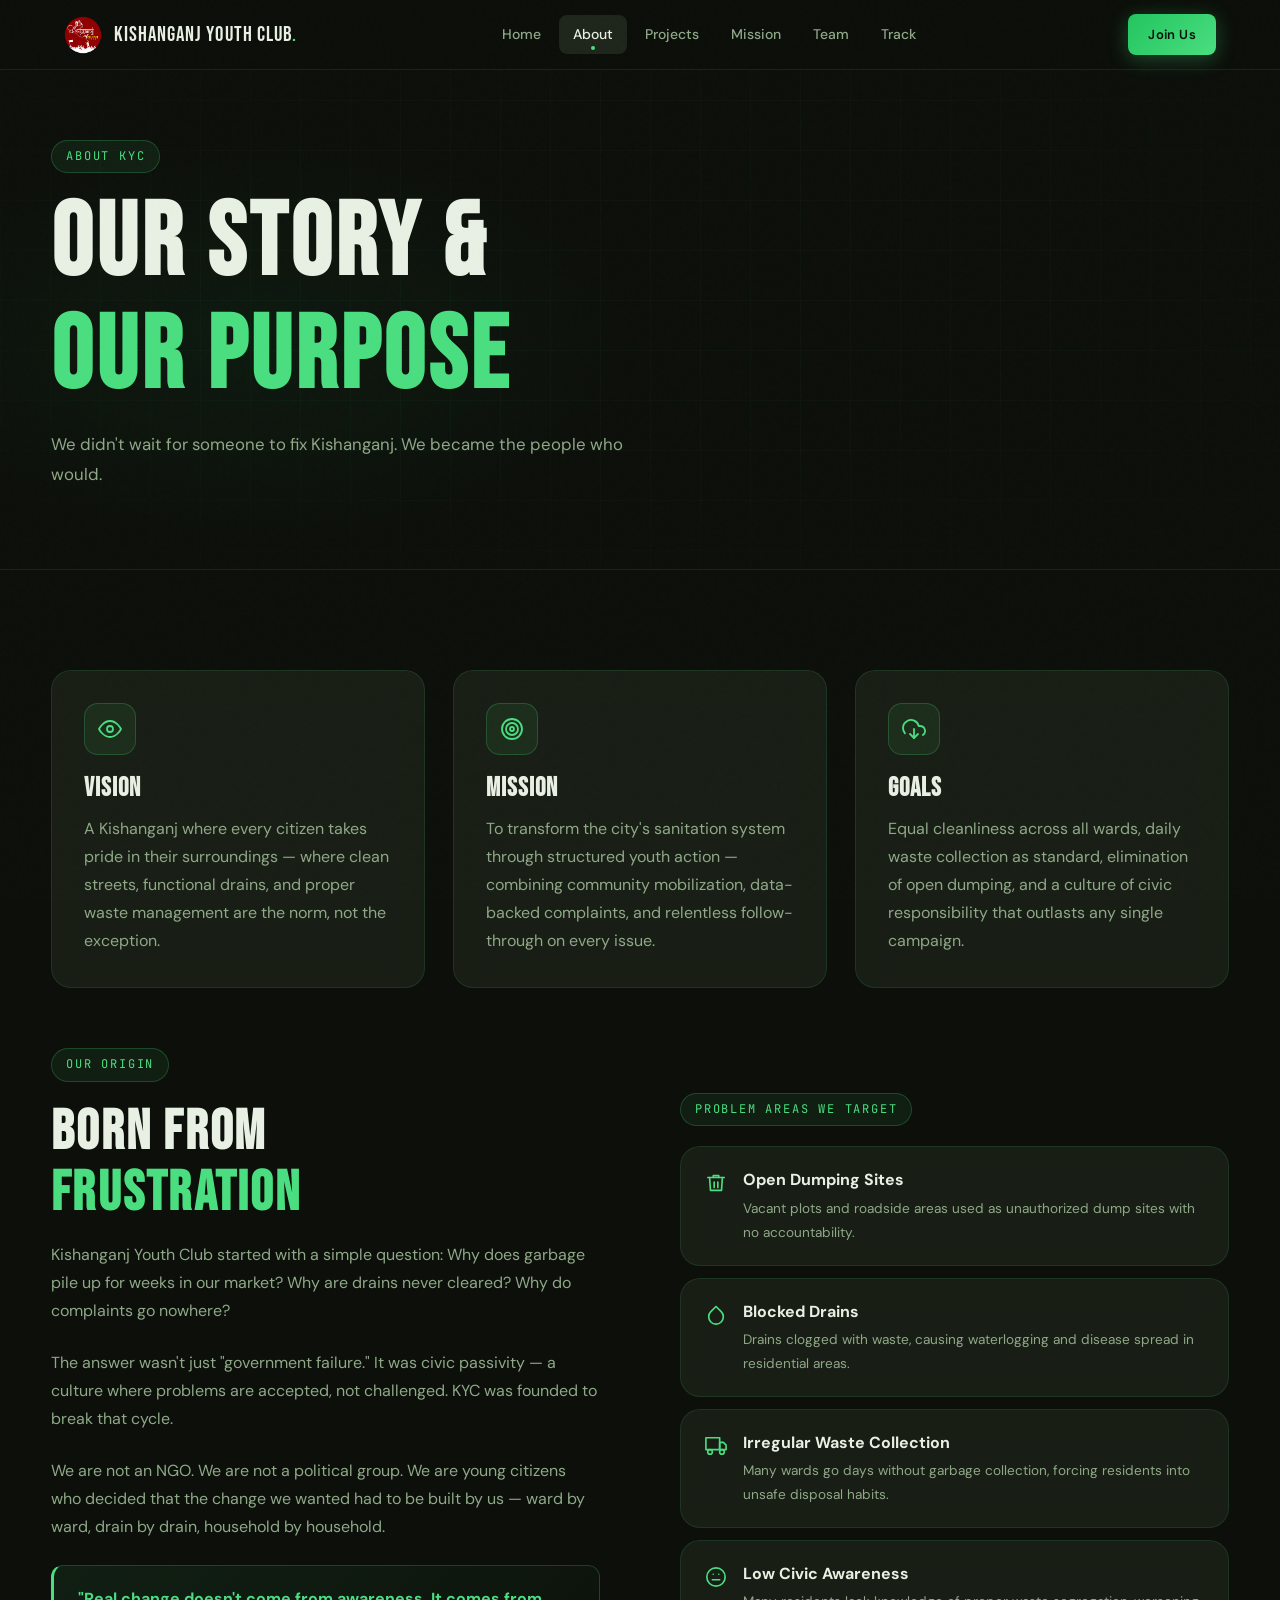
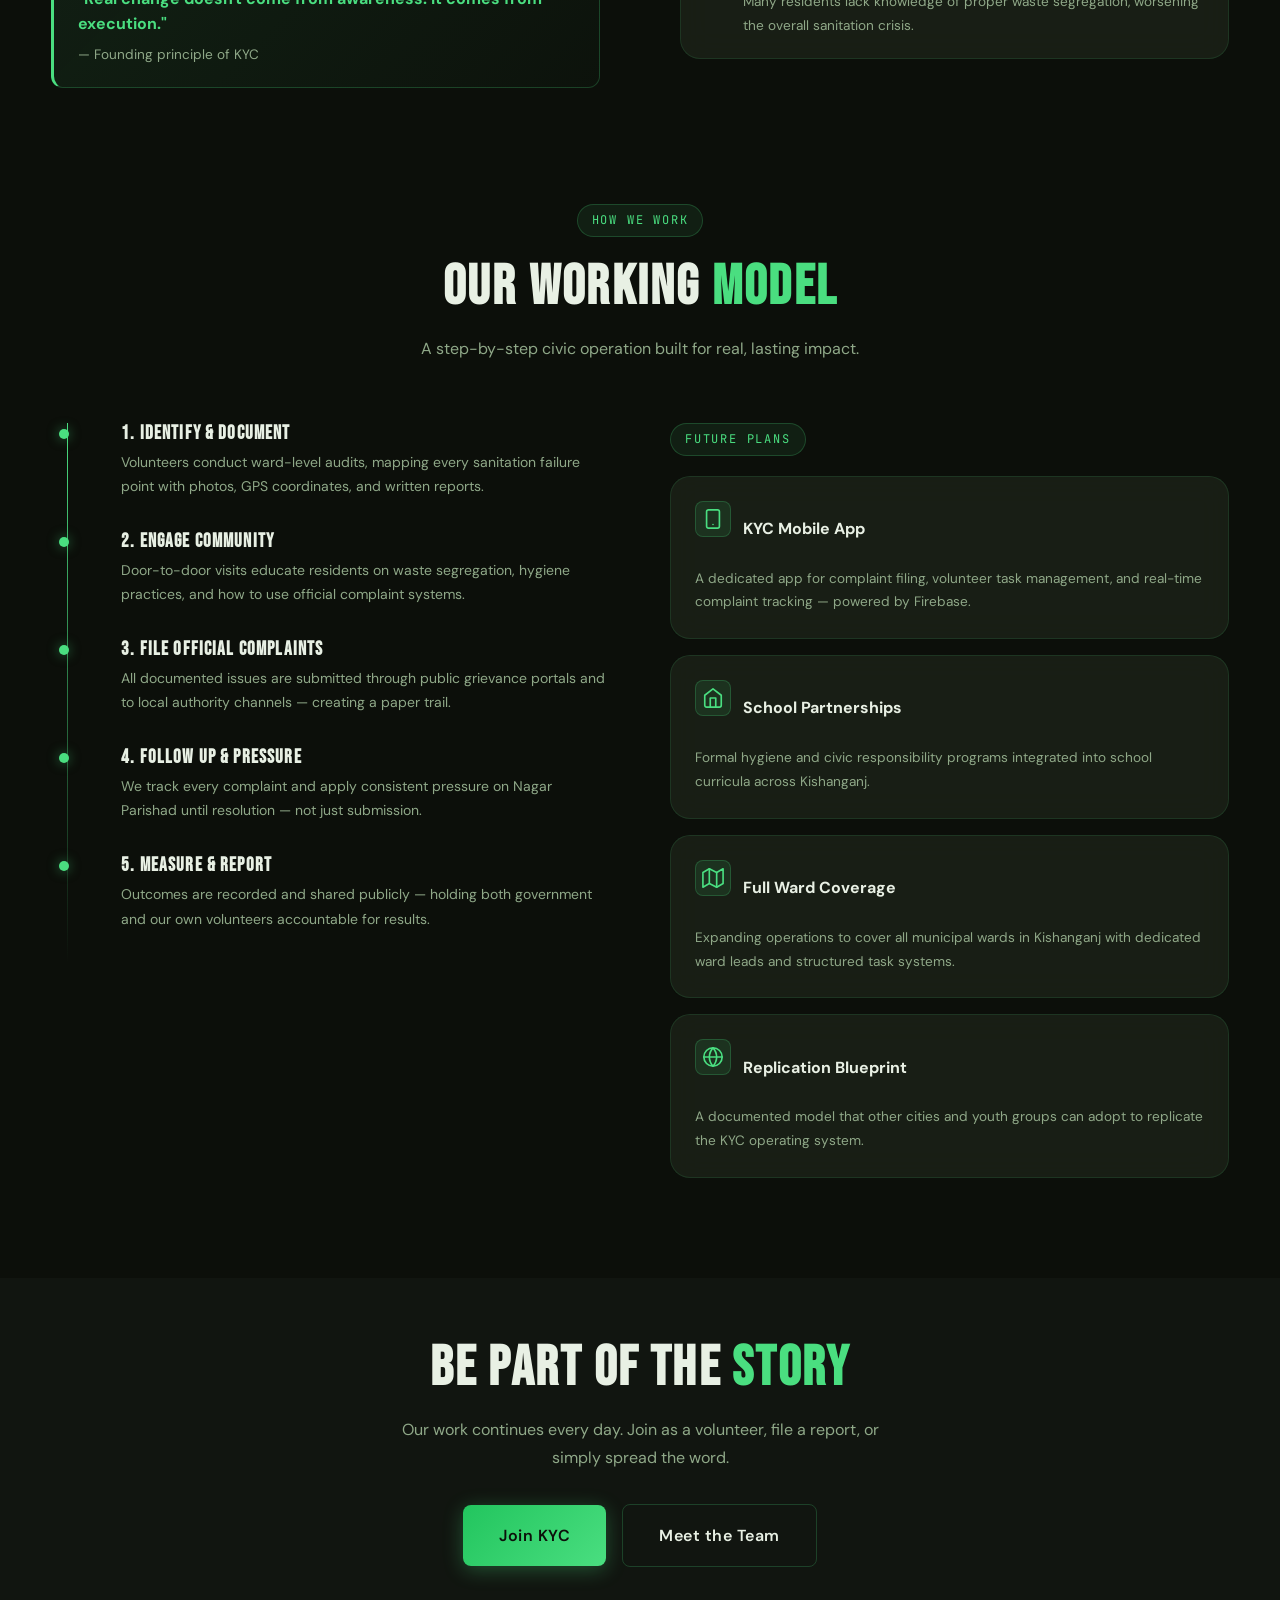
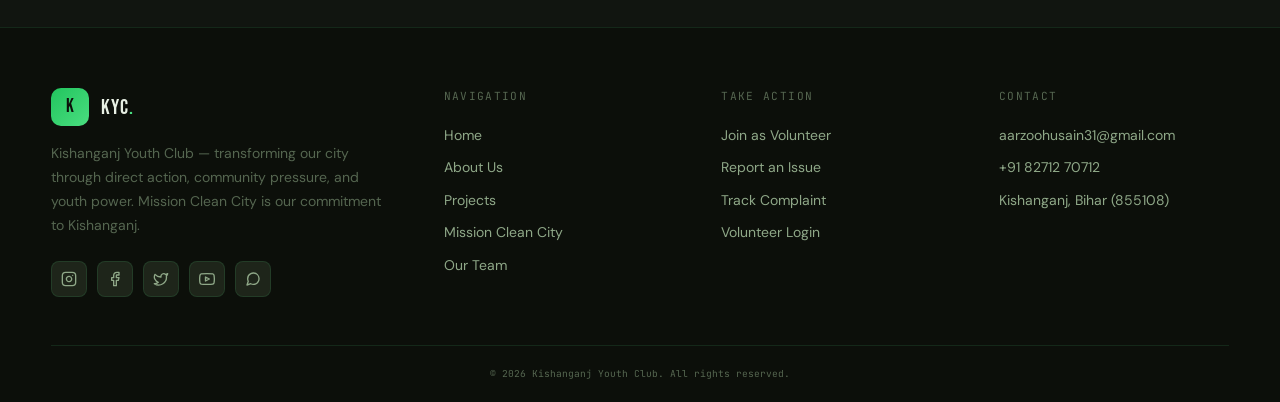
==== about.html @ cb2f7c51 "first commit" ====
<!DOCTYPE html>
<html lang="en">
<head>
  <meta charset="UTF-8" />
  <meta name="viewport" content="width=device-width, initial-scale=1.0" />
  <meta name="description" content="About Kishanganj Youth Club — Our vision, mission, working model, and future plans." />
  <title>About — Kishanganj Youth Club</title>
  <link rel="stylesheet" href="style.css" />
</head>
<body>

  <nav class="navbar" id="navbar">
    <a href="index.html" class="nav-logo">
      <img src="assets/logo.png" alt="KYC Logo" class="nav-logo-img">
      <span class="nav-logo-text">KISHANGANJ YOUTH CLUB<span>.</span></span>
    </a>
    <div class="nav-links">
      <a href="index.html"    class="nav-link">Home</a>
      <a href="about.html"    class="nav-link">About</a>
      <a href="projects.html" class="nav-link">Projects</a>
      <a href="mission.html"  class="nav-link">Mission</a>
      <a href="team.html"     class="nav-link">Team</a>
      <a href="track.html"    class="nav-link">Track</a>
    </div>
    <div class="flex gap-8">
      <a href="join.html" class="btn btn-primary btn-sm nav-cta">Join Us</a>
    </div>
    <button class="hamburger" id="hamburger"><span></span><span></span><span></span></button>
  </nav>
  <div class="mobile-menu" id="mobileMenu">
    <a href="index.html"    class="nav-link">Home</a>
    <a href="about.html"    class="nav-link">About</a>
    <a href="projects.html" class="nav-link">Projects</a>
    <a href="mission.html"  class="nav-link">Mission</a>
    <a href="team.html"     class="nav-link">Team</a>
    <a href="track.html"    class="nav-link">Track Status</a>
    <a href="join.html"     class="nav-link">Join Us</a>
  
  </div>

  <!-- PAGE HERO -->
  <section class="page-hero">
    <div class="hero-grid"></div>
    <div class="container" style="position:relative;z-index:2">
      <div class="page-hero-tag section-tag fade-in">About KYC</div>
      <h1 class="page-hero-title fade-in">Our Story &<br><span>Our Purpose</span></h1>
      <p class="page-hero-sub fade-in">We didn't wait for someone to fix Kishanganj. We became the people who would.</p>
    </div>
  </section>

  <!-- VISION / MISSION / GOALS -->
  <section class="section">
    <div class="container">
      <div class="grid-3 mb-60">
        <div class="card fade-in">
          <div class="feat-icon"><svg viewBox="0 0 24 24" width="22" height="22" fill="none" stroke="var(--green)" stroke-width="1.8" stroke-linecap="round" stroke-linejoin="round"><path d="M1 12s4-8 11-8 11 8 11 8-4 8-11 8-11-8-11-8z"/><circle cx="12" cy="12" r="3"/></svg></div>
          <h3 style="font-size:1.6rem;margin-bottom:12px">Vision</h3>
          <p>A Kishanganj where every citizen takes pride in their surroundings — where clean streets, functional drains, and proper waste management are the norm, not the exception.</p>
        </div>
        <div class="card fade-in fade-in-delay-1">
          <div class="feat-icon"><svg viewBox="0 0 24 24" width="22" height="22" fill="none" stroke="var(--green)" stroke-width="1.8" stroke-linecap="round" stroke-linejoin="round"><circle cx="12" cy="12" r="10"/><circle cx="12" cy="12" r="6"/><circle cx="12" cy="12" r="2"/></svg></div>
          <h3 style="font-size:1.6rem;margin-bottom:12px">Mission</h3>
          <p>To transform the city's sanitation system through structured youth action — combining community mobilization, data-backed complaints, and relentless follow-through on every issue.</p>
        </div>
        <div class="card fade-in fade-in-delay-2">
          <div class="feat-icon"><svg viewBox="0 0 24 24" width="22" height="22" fill="none" stroke="var(--green)" stroke-width="1.8" stroke-linecap="round" stroke-linejoin="round"><polyline points="8 17 12 21 16 17"/><line x1="12" y1="12" x2="12" y2="21"/><path d="M20.88 18.09A5 5 0 0 0 18 9h-1.26A8 8 0 1 0 3 16.29"/></svg></div>
          <h3 style="font-size:1.6rem;margin-bottom:12px">Goals</h3>
          <p>Equal cleanliness across all wards, daily waste collection as standard, elimination of open dumping, and a culture of civic responsibility that outlasts any single campaign.</p>
        </div>
      </div>

      <!-- ORIGIN STORY -->
      <div class="grid-2" style="gap:80px;align-items:center;margin-bottom:100px">
        <div>
          <div class="section-tag fade-in">Our Origin</div>
          <h2 class="section-heading fade-in">Born From<br><span>Frustration</span></h2>
          <p class="fade-in mb-24">
            Kishanganj Youth Club started with a simple question: Why does garbage pile up for weeks in our market? Why are drains never cleared? Why do complaints go nowhere?
          </p>
          <p class="fade-in mb-24">
            The answer wasn't just "government failure." It was civic passivity — a culture where problems are accepted, not challenged. KYC was founded to break that cycle.
          </p>
          <p class="fade-in mb-24">
            We are not an NGO. We are not a political group. We are young citizens who decided that the change we wanted had to be built by us — ward by ward, drain by drain, household by household.
          </p>
          <div class="highlight-box fade-in">
            <strong style="color:var(--green)">"Real change doesn't come from awareness. It comes from execution."</strong>
            <p style="margin-top:6px;font-size:0.85rem">— Founding principle of KYC</p>
          </div>
        </div>
        <div>
          <!-- Problem Cards -->
          <div class="section-tag fade-in mb-16">Problem Areas We Target</div>
          <div style="display:flex;flex-direction:column;gap:12px">
            <div class="card fade-in" style="padding:20px 24px;display:flex;gap:16px;align-items:flex-start">
              <span style="font-size:1.5rem"><svg viewBox="0 0 24 24" width="22" height="22" fill="none" stroke="var(--green)" stroke-width="1.8" stroke-linecap="round" stroke-linejoin="round"><polyline points="3 6 5 6 21 6"/><path d="M19 6l-1 14H6L5 6"/><path d="M10 11v6"/><path d="M14 11v6"/><path d="M9 6V4h6v2"/></svg></span>
              <div><strong style="color:var(--text)">Open Dumping Sites</strong><p style="font-size:0.85rem;margin-top:4px">Vacant plots and roadside areas used as unauthorized dump sites with no accountability.</p></div>
            </div>
            <div class="card fade-in fade-in-delay-1" style="padding:20px 24px;display:flex;gap:16px;align-items:flex-start">
              <span style="font-size:1.5rem"><svg viewBox="0 0 24 24" width="22" height="22" fill="none" stroke="var(--green)" stroke-width="1.8" stroke-linecap="round" stroke-linejoin="round"><path d="M12 2.69l5.66 5.66a8 8 0 1 1-11.31 0z"/></svg></span>
              <div><strong style="color:var(--text)">Blocked Drains</strong><p style="font-size:0.85rem;margin-top:4px">Drains clogged with waste, causing waterlogging and disease spread in residential areas.</p></div>
            </div>
            <div class="card fade-in fade-in-delay-2" style="padding:20px 24px;display:flex;gap:16px;align-items:flex-start">
              <span style="font-size:1.5rem"><svg viewBox="0 0 24 24" width="22" height="22" fill="none" stroke="var(--green)" stroke-width="1.8" stroke-linecap="round" stroke-linejoin="round"><rect x="1" y="3" width="15" height="13"/><polygon points="16 8 20 8 23 11 23 16 16 16 16 8"/><circle cx="5.5" cy="18.5" r="2.5"/><circle cx="18.5" cy="18.5" r="2.5"/></svg></span>
              <div><strong style="color:var(--text)">Irregular Waste Collection</strong><p style="font-size:0.85rem;margin-top:4px">Many wards go days without garbage collection, forcing residents into unsafe disposal habits.</p></div>
            </div>
            <div class="card fade-in fade-in-delay-3" style="padding:20px 24px;display:flex;gap:16px;align-items:flex-start">
              <span style="font-size:1.5rem"><svg viewBox="0 0 24 24" width="22" height="22" fill="none" stroke="var(--green)" stroke-width="1.8" stroke-linecap="round" stroke-linejoin="round"><circle cx="12" cy="12" r="10"/><line x1="8" y1="15" x2="16" y2="15"/><line x1="9" y1="9" x2="9.01" y2="9"/><line x1="15" y1="9" x2="15.01" y2="9"/></svg></span>
              <div><strong style="color:var(--text)">Low Civic Awareness</strong><p style="font-size:0.85rem;margin-top:4px">Many residents lack knowledge of proper waste segregation, worsening the overall sanitation crisis.</p></div>
            </div>
          </div>
        </div>
      </div>

      <!-- WORKING MODEL -->
      <div class="text-center mb-60">
        <div class="section-tag fade-in">How We Work</div>
        <h2 class="section-heading fade-in">Our Working <span>Model</span></h2>
        <p class="section-sub fade-in">A step-by-step civic operation built for real, lasting impact.</p>
      </div>

      <div class="grid-2" style="gap:60px;align-items:start">
        <div class="working-model">
          <div class="model-step fade-in">
            <h4>1. Identify & Document</h4>
            <p>Volunteers conduct ward-level audits, mapping every sanitation failure point with photos, GPS coordinates, and written reports.</p>
          </div>
          <div class="model-step fade-in">
            <h4>2. Engage Community</h4>
            <p>Door-to-door visits educate residents on waste segregation, hygiene practices, and how to use official complaint systems.</p>
          </div>
          <div class="model-step fade-in">
            <h4>3. File Official Complaints</h4>
            <p>All documented issues are submitted through public grievance portals and to local authority channels — creating a paper trail.</p>
          </div>
          <div class="model-step fade-in">
            <h4>4. Follow Up & Pressure</h4>
            <p>We track every complaint and apply consistent pressure on Nagar Parishad until resolution — not just submission.</p>
          </div>
          <div class="model-step fade-in">
            <h4>5. Measure & Report</h4>
            <p>Outcomes are recorded and shared publicly — holding both government and our own volunteers accountable for results.</p>
          </div>
        </div>
        <!-- Future Plans -->
        <div>
          <div class="section-tag fade-in mb-24">Future Plans</div>
          <div style="display:flex;flex-direction:column;gap:16px">
            <div class="card fade-in" style="padding:24px">
              <div style="display:flex;align-items:center;gap:12px;margin-bottom:10px">
                <div class="card-icon" style="width:36px;height:36px;font-size:1rem;border-radius:8px"><svg viewBox="0 0 24 24" width="22" height="22" fill="none" stroke="var(--green)" stroke-width="1.8" stroke-linecap="round" stroke-linejoin="round"><rect x="5" y="2" width="14" height="20" rx="2"/><line x1="12" y1="18" x2="12.01" y2="18"/></svg></div>
                <strong style="color:var(--text)">KYC Mobile App</strong>
              </div>
              <p style="font-size:0.85rem">A dedicated app for complaint filing, volunteer task management, and real-time complaint tracking — powered by Firebase.</p>
            </div>
            <div class="card fade-in fade-in-delay-1" style="padding:24px">
              <div style="display:flex;align-items:center;gap:12px;margin-bottom:10px">
                <div class="card-icon" style="width:36px;height:36px;font-size:1rem;border-radius:8px"><svg viewBox="0 0 24 24" width="22" height="22" fill="none" stroke="var(--green)" stroke-width="1.8" stroke-linecap="round" stroke-linejoin="round"><path d="M3 9l9-7 9 7v11a2 2 0 0 1-2 2H5a2 2 0 0 1-2-2z"/><polyline points="9 22 9 12 15 12 15 22"/></svg></div>
                <strong style="color:var(--text)">School Partnerships</strong>
              </div>
              <p style="font-size:0.85rem">Formal hygiene and civic responsibility programs integrated into school curricula across Kishanganj.</p>
            </div>
            <div class="card fade-in fade-in-delay-2" style="padding:24px">
              <div style="display:flex;align-items:center;gap:12px;margin-bottom:10px">
                <div class="card-icon" style="width:36px;height:36px;font-size:1rem;border-radius:8px"><svg viewBox="0 0 24 24" width="22" height="22" fill="none" stroke="var(--green)" stroke-width="1.8" stroke-linecap="round" stroke-linejoin="round"><polygon points="1 6 1 22 8 18 16 22 23 18 23 2 16 6 8 2 1 6"/><line x1="8" y1="2" x2="8" y2="18"/><line x1="16" y1="6" x2="16" y2="22"/></svg></div>
                <strong style="color:var(--text)">Full Ward Coverage</strong>
              </div>
              <p style="font-size:0.85rem">Expanding operations to cover all municipal wards in Kishanganj with dedicated ward leads and structured task systems.</p>
            </div>
            <div class="card fade-in fade-in-delay-3" style="padding:24px">
              <div style="display:flex;align-items:center;gap:12px;margin-bottom:10px">
                <div class="card-icon" style="width:36px;height:36px;font-size:1rem;border-radius:8px"><svg viewBox="0 0 24 24" width="22" height="22" fill="none" stroke="var(--green)" stroke-width="1.8" stroke-linecap="round" stroke-linejoin="round"><circle cx="12" cy="12" r="10"/><line x1="2" y1="12" x2="22" y2="12"/><path d="M12 2a15.3 15.3 0 0 1 4 10 15.3 15.3 0 0 1-4 10 15.3 15.3 0 0 1-4-10 15.3 15.3 0 0 1 4-10z"/></svg></div>
                <strong style="color:var(--text)">Replication Blueprint</strong>
              </div>
              <p style="font-size:0.85rem">A documented model that other cities and youth groups can adopt to replicate the KYC operating system.</p>
            </div>
          </div>
        </div>
      </div>
    </div>
  </section>

  <!-- CTA -->
  <section class="section-sm" style="background:var(--bg-2)">
    <div class="container text-center">
      <h2 class="section-heading fade-in">Be Part of the <span>Story</span></h2>
      <p class="fade-in" style="max-width:480px;margin:0 auto 32px">Our work continues every day. Join as a volunteer, file a report, or simply spread the word.</p>
      <div class="flex-center gap-16 flex-wrap fade-in">
        <a href="join.html" class="btn btn-primary btn-lg">Join KYC</a>
        <a href="team.html" class="btn btn-outline btn-lg">Meet the Team</a>
      </div>
    </div>
  </section>

  <!-- ─────────────────────────── FOOTER ──────────────────────── -->
<footer class="footer">
  <div class="container">
    <div class="footer-grid">

      <div>
        <div class="nav-logo" style="margin-bottom:16px">
          <div class="nav-logo-mark">K</div>
          <span class="nav-logo-text">KYC<span>.</span></span>
        </div>
        <p class="footer-brand-desc">Kishanganj Youth Club — transforming our city through direct action, community pressure, and youth power. Mission Clean City is our commitment to Kishanganj.</p>
        <div class="social-links">
          <a href="#" class="social-link" title="Instagram">
            <svg viewBox="0 0 24 24"><rect x="2" y="2" width="20" height="20" rx="5"/><path d="M16 11.37A4 4 0 1 1 12.63 8 4 4 0 0 1 16 11.37z"/><line x1="17.5" y1="6.5" x2="17.51" y2="6.5"/></svg>
          </a>
          <a href="#" class="social-link" title="Facebook">
            <svg viewBox="0 0 24 24"><path d="M18 2h-3a5 5 0 0 0-5 5v3H7v4h3v8h4v-8h3l1-4h-4V7a1 1 0 0 1 1-1h3z"/></svg>
          </a>
          <a href="#" class="social-link" title="Twitter / X">
            <svg viewBox="0 0 24 24"><path d="M22 4s-.7 2.1-2 3.4c1.6 10-9.4 17.3-18 11.6 2.2.1 4.4-.6 6-2C3 15.5.5 9.6 3 5c2.2 2.6 5.6 4.1 9 4-.9-4.2 4-6.6 7-3.8 1.1 0 3-1.2 3-1.2z"/></svg>
          </a>
          <a href="#" class="social-link" title="YouTube">
            <svg viewBox="0 0 24 24"><path d="M22.54 6.42a2.78 2.78 0 0 0-1.95-1.96C18.88 4 12 4 12 4s-6.88 0-8.59.46a2.78 2.78 0 0 0-1.95 1.96A29 29 0 0 0 1 12a29 29 0 0 0 .46 5.58A2.78 2.78 0 0 0 3.41 19.6C5.12 20 12 20 12 20s6.88 0 8.59-.46a2.78 2.78 0 0 0 1.95-1.96A29 29 0 0 0 23 12a29 29 0 0 0-.46-5.58z"/><polygon points="9.75 15.02 15.5 12 9.75 8.98 9.75 15.02"/></svg>
          </a>
          <a href="#" class="social-link" title="WhatsApp">
            <svg viewBox="0 0 24 24"><path d="M21 11.5a8.38 8.38 0 0 1-.9 3.8 8.5 8.5 0 0 1-7.6 4.7 8.38 8.38 0 0 1-3.8-.9L3 21l1.9-5.7a8.38 8.38 0 0 1-.9-3.8 8.5 8.5 0 0 1 4.7-7.6 8.38 8.38 0 0 1 3.8-.9h.5a8.48 8.48 0 0 1 8 8v.5z"/></svg>
          </a>
        </div>
      </div>

      <div>
        <div class="footer-heading">Navigation</div>
        <div class="footer-links">
          <a href="index.html"    class="footer-link">Home</a>
          <a href="about.html"    class="footer-link">About Us</a>
          <a href="projects.html" class="footer-link">Projects</a>
          <a href="mission.html"  class="footer-link">Mission Clean City</a>
          <a href="team.html"     class="footer-link">Our Team</a>
        </div>
      </div>

      <div>
        <div class="footer-heading">Take Action</div>
        <div class="footer-links">
          <a href="join.html"      class="footer-link">Join as Volunteer</a>
          <a href="mission.html"   class="footer-link">Report an Issue</a>
          <a href="track.html"     class="footer-link">Track Complaint</a>
          <a href="volunteer.html" class="footer-link">Volunteer Login</a>
        </div>
      </div>

      <div>
        <div class="footer-heading">Contact</div>
        <div class="footer-links">
          <a href="mailto:kyckishanganj@gmail.com" class="footer-link">aarzoohusain31@gmail.com</a>
          <a href="tel:+919876543210"              class="footer-link">+91 82712 70712</a>
          <span class="footer-link" style="cursor:default">Kishanganj, Bihar (855108)</span>
        </div>
      </div>

    </div>

    <div class="footer-bottom">
      <span>© 2026 Kishanganj Youth Club. All rights reserved.</span>
      
    </div>
  </div>
</footer>

<script src="script.js"></script>
</body>
</html>
---- style.css ----
/* ============================================================
   KISHANGANJ YOUTH CLUB — GLOBAL STYLESHEET
   Aesthetic: Civic-Tech / Bold Minimalism
   Fonts: Bebas Neue (display) + DM Sans (body)
   Theme: Deep forest green + warm amber accent on near-black
   ============================================================ */

@import url('https://fonts.googleapis.com/css2?family=Bebas+Neue&family=DM+Sans:ital,opsz,wght@0,9..40,300;0,9..40,400;0,9..40,500;0,9..40,600;0,9..40,700;1,9..40,400&family=JetBrains+Mono:wght@400;500&display=swap');

/* ── CSS Variables ─────────────────────────────────────────── */
:root {
  --bg:          #0c0f0a;
  --bg-2:        #111510;
  --bg-3:        #181d14;
  --surface:     #1e251a;
  --surface-2:   #252d20;
  --green:       #4ade80;
  --green-dim:   #22c55e;
  --green-dark:  #166534;
  --amber:       #fbbf24;
  --amber-dim:   #d97706;
  --red:         #f87171;
  --text:        #e8f0e4;
  --text-muted:  #8fa888;
  --text-dim:    #556650;
  --border:      rgba(74,222,128,0.12);
  --border-2:    rgba(74,222,128,0.22);
  --glass:       rgba(30,37,26,0.7);
  --glass-light: rgba(37,45,32,0.5);
  --shadow:      0 8px 32px rgba(0,0,0,0.5);
  --shadow-glow: 0 0 40px rgba(74,222,128,0.15);
  --radius:      12px;
  --radius-lg:   20px;
  --radius-xl:   32px;
  --transition:  0.3s cubic-bezier(0.4,0,0.2,1);
  --font-display: 'Bebas Neue', cursive;
  --font-body:    'DM Sans', sans-serif;
  --font-mono:    'JetBrains Mono', monospace;
}

/* ── Reset & Base ──────────────────────────────────────────── */
*, *::before, *::after { box-sizing: border-box; margin: 0; padding: 0; }

html { scroll-behavior: smooth; font-size: 16px; }

body {
  font-family: var(--font-body);
  background: var(--bg);
  color: var(--text);
  line-height: 1.6;
  overflow-x: hidden;
  min-height: 100vh;
}

/* Grain overlay */
body::before {
  content: '';
  position: fixed;
  inset: 0;
  background-image: url("data:image/svg+xml,%3Csvg viewBox='0 0 256 256' xmlns='http://www.w3.org/2000/svg'%3E%3Cfilter id='noise'%3E%3CfeTurbulence type='fractalNoise' baseFrequency='0.9' numOctaves='4' stitchTiles='stitch'/%3E%3C/filter%3E%3Crect width='100%25' height='100%25' filter='url(%23noise)' opacity='0.04'/%3E%3C/svg%3E");
  pointer-events: none;
  z-index: 9999;
  opacity: 0.4;
}

a { color: inherit; text-decoration: none; }
img { max-width: 100%; display: block; }
ul { list-style: none; }
button { font-family: var(--font-body); cursor: pointer; border: none; outline: none; }
input, textarea, select { font-family: var(--font-body); }

/* ── Typography ────────────────────────────────────────────── */
h1, h2, h3, h4 { font-family: var(--font-display); letter-spacing: 0.04em; line-height: 1.1; }
h1 { font-size: clamp(3rem, 8vw, 7rem); }
h2 { font-size: clamp(2rem, 5vw, 3.5rem); }
h3 { font-size: clamp(1.4rem, 3vw, 2rem); }
h4 { font-size: 1.2rem; letter-spacing: 0.06em; }
p { color: var(--text-muted); line-height: 1.75; }

/* ── Layout Utilities ──────────────────────────────────────── */
.container { width: min(1180px, 92vw); margin-inline: auto; }
.section { padding: 100px 0; }
.section-sm { padding: 60px 0; }
.grid-2 { display: grid; grid-template-columns: 1fr 1fr; gap: 48px; align-items: center; }
.grid-3 { display: grid; grid-template-columns: repeat(3, 1fr); gap: 28px; }
.grid-4 { display: grid; grid-template-columns: repeat(4, 1fr); gap: 24px; }
.flex { display: flex; }
.flex-center { display: flex; align-items: center; justify-content: center; }
.flex-between { display: flex; align-items: center; justify-content: space-between; }
.gap-8 { gap: 8px; }
.gap-16 { gap: 16px; }
.gap-24 { gap: 24px; }
.text-center { text-align: center; }
.mb-8 { margin-bottom: 8px; }
.mb-16 { margin-bottom: 16px; }
.mb-24 { margin-bottom: 24px; }
.mb-40 { margin-bottom: 40px; }
.mb-60 { margin-bottom: 60px; }

/* ── Section Headers ───────────────────────────────────────── */
.section-tag {
  font-family: var(--font-mono);
  font-size: 0.75rem;
  letter-spacing: 0.15em;
  text-transform: uppercase;
  color: var(--green);
  background: rgba(74,222,128,0.08);
  border: 1px solid var(--border-2);
  display: inline-block;
  padding: 6px 14px;
  border-radius: 40px;
  margin-bottom: 20px;
}

.section-heading { margin-bottom: 16px; }
.section-heading span { color: var(--green); }
.section-sub { max-width: 600px; margin-inline: auto; margin-bottom: 56px; }

/* ── Buttons ───────────────────────────────────────────────── */
.btn {
  display: inline-flex;
  align-items: center;
  gap: 8px;
  padding: 14px 28px;
  border-radius: 8px;
  font-weight: 600;
  font-size: 0.9rem;
  letter-spacing: 0.03em;
  transition: var(--transition);
  position: relative;
  overflow: hidden;
}

.btn::after {
  content: '';
  position: absolute;
  inset: 0;
  background: rgba(255,255,255,0.06);
  opacity: 0;
  transition: opacity 0.2s;
}
.btn:hover::after { opacity: 1; }

.btn-primary {
  background: linear-gradient(135deg, var(--green-dim), var(--green));
  color: #0c0f0a;
  box-shadow: 0 4px 20px rgba(74,222,128,0.3);
}
.btn-primary:hover {
  transform: translateY(-2px);
  box-shadow: 0 8px 30px rgba(74,222,128,0.4);
}

.btn-amber {
  background: linear-gradient(135deg, var(--amber-dim), var(--amber));
  color: #0c0f0a;
  box-shadow: 0 4px 20px rgba(251,191,36,0.3);
}
.btn-amber:hover {
  transform: translateY(-2px);
  box-shadow: 0 8px 30px rgba(251,191,36,0.4);
}

.btn-outline {
  background: transparent;
  color: var(--text);
  border: 1px solid var(--border-2);
}
.btn-outline:hover {
  border-color: var(--green);
  color: var(--green);
  transform: translateY(-2px);
}

.btn-ghost {
  background: var(--glass);
  backdrop-filter: blur(12px);
  color: var(--text);
  border: 1px solid var(--border);
}
.btn-ghost:hover {
  border-color: var(--green);
  color: var(--green);
}

.btn-sm { padding: 10px 20px; font-size: 0.82rem; }
.btn-lg { padding: 18px 36px; font-size: 1rem; }

/* ── Cards ─────────────────────────────────────────────────── */
.card {
  background: var(--glass);
  backdrop-filter: blur(16px);
  border: 1px solid var(--border);
  border-radius: var(--radius-lg);
  padding: 32px;
  transition: var(--transition);
}

.card:hover {
  border-color: var(--border-2);
  transform: translateY(-4px);
  box-shadow: var(--shadow), var(--shadow-glow);
}

.card-icon {
  width: 52px;
  height: 52px;
  background: rgba(74,222,128,0.1);
  border: 1px solid var(--border-2);
  border-radius: 14px;
  display: flex;
  align-items: center;
  justify-content: center;
  font-size: 1.5rem;
  margin-bottom: 20px;
}

/* ── Navigation ────────────────────────────────────────────── */
.navbar {
  position: fixed;
  top: 0;
  left: 0;
  right: 0;
  z-index: 1000;
  padding: 0 5vw;
  height: 70px;
  display: flex;
  align-items: center;
  justify-content: space-between;
  background: rgba(12,15,10,0.85);
  backdrop-filter: blur(20px);
  border-bottom: 1px solid var(--border);
  transition: var(--transition);
}

.navbar.scrolled {
  background: rgba(12,15,10,0.97);
  box-shadow: 0 4px 30px rgba(0,0,0,0.4);
}

.nav-logo {
  display: flex;
  align-items: center;
  gap: 12px;
}

.nav-logo-mark {
  width: 38px;
  height: 38px;
  background: linear-gradient(135deg, var(--green-dim), var(--green));
  border-radius: 10px;
  display: flex;
  align-items: center;
  justify-content: center;
  font-family: var(--font-display);
  font-size: 1.2rem;
  color: #0c0f0a;
}

.nav-logo-text {
  font-family: var(--font-display);
  font-size: 1.3rem;
  letter-spacing: 0.05em;
  color: var(--text);
}
.nav-logo-text span { color: var(--green); }

.nav-links {
  display: flex;
  align-items: center;
  gap: 4px;
}

.nav-link {
  padding: 8px 14px;
  border-radius: 8px;
  font-size: 0.875rem;
  font-weight: 500;
  color: var(--text-muted);
  transition: var(--transition);
  position: relative;
}

.nav-link:hover, .nav-link.active {
  color: var(--text);
  background: var(--surface);
}

.nav-link.active::after {
  content: '';
  position: absolute;
  bottom: 4px;
  left: 50%;
  transform: translateX(-50%);
  width: 4px;
  height: 4px;
  background: var(--green);
  border-radius: 50%;
}

.nav-cta { margin-left: 8px; }

.hamburger {
  display: none;
  flex-direction: column;
  gap: 5px;
  cursor: pointer;
  padding: 8px;
  border-radius: 8px;
  background: transparent;
  transition: var(--transition);
}
.hamburger span {
  display: block;
  width: 24px;
  height: 2px;
  background: var(--text);
  border-radius: 2px;
  transition: var(--transition);
}
.hamburger.open span:nth-child(1) { transform: rotate(45deg) translate(5px,5px); }
.hamburger.open span:nth-child(2) { opacity: 0; transform: scaleX(0); }
.hamburger.open span:nth-child(3) { transform: rotate(-45deg) translate(5px,-5px); }

.mobile-menu {
  display: none;
  position: fixed;
  top: 70px;
  left: 0;
  right: 0;
  background: rgba(12,15,10,0.98);
  backdrop-filter: blur(20px);
  border-bottom: 1px solid var(--border);
  padding: 20px;
  z-index: 999;
  flex-direction: column;
  gap: 4px;
  transform: translateY(-10px);
  opacity: 0;
  transition: var(--transition);
  pointer-events: none;
}
.mobile-menu.open {
  transform: translateY(0);
  opacity: 1;
  pointer-events: all;
}
.mobile-menu .nav-link {
  padding: 12px 16px;
  display: block;
  width: 100%;
}

/* ── Hero Section ──────────────────────────────────────────── */
.hero {
  min-height: 100vh;
  display: flex;
  align-items: center;
  position: relative;
  overflow: hidden;
  padding-top: 70px;
}

.hero-bg {
  position: absolute;
  inset: 0;
  background:
    radial-gradient(ellipse 60% 50% at 70% 50%, rgba(34,197,94,0.07) 0%, transparent 70%),
    radial-gradient(ellipse 40% 60% at 10% 80%, rgba(251,191,36,0.04) 0%, transparent 60%),
    var(--bg);
}

.hero-grid {
  position: absolute;
  inset: 0;
  background-image:
    linear-gradient(rgba(74,222,128,0.04) 1px, transparent 1px),
    linear-gradient(90deg, rgba(74,222,128,0.04) 1px, transparent 1px);
  background-size: 60px 60px;
  mask-image: radial-gradient(ellipse 80% 80% at 50% 50%, black 40%, transparent 100%);
}

.hero-content {
  position: relative;
  z-index: 2;
  max-width: 720px;
}

.hero-eyebrow {
  display: inline-flex;
  align-items: center;
  gap: 8px;
  font-family: var(--font-mono);
  font-size: 0.78rem;
  letter-spacing: 0.12em;
  color: var(--green);
  margin-bottom: 28px;
  padding: 8px 16px;
  background: rgba(74,222,128,0.06);
  border: 1px solid var(--border-2);
  border-radius: 40px;
}

.hero-eyebrow::before {
  content: '';
  width: 6px;
  height: 6px;
  background: var(--green);
  border-radius: 50%;
  animation: pulse-dot 2s infinite;
}

@keyframes pulse-dot {
  0%, 100% { opacity: 1; transform: scale(1); }
  50% { opacity: 0.4; transform: scale(0.7); }
}

.hero-title {
  color: var(--text);
  margin-bottom: 24px;
  line-height: 0.95;
}
.hero-title .line-2 { color: var(--green); display: block; }

.hero-desc {
  font-size: 1.1rem;
  max-width: 540px;
  margin-bottom: 40px;
  color: var(--text-muted);
}

.hero-btns {
  display: flex;
  gap: 16px;
  flex-wrap: wrap;
}

.hero-stats {
  display: flex;
  gap: 40px;
  margin-top: 60px;
  padding-top: 40px;
  border-top: 1px solid var(--border);
}

.hero-stat-num {
  font-family: var(--font-display);
  font-size: 2.2rem;
  color: var(--text);
  line-height: 1;
  margin-bottom: 4px;
}
.hero-stat-num span { color: var(--green); }
.hero-stat-label { font-size: 0.82rem; color: var(--text-dim); letter-spacing: 0.05em; }

.hero-visual {
  position: absolute;
  right: 0;
  top: 50%;
  transform: translateY(-50%);
  width: 45%;
  display: flex;
  align-items: center;
  justify-content: center;
  pointer-events: none;
}

.hero-orb {
  width: 500px;
  height: 500px;
  border-radius: 50%;
  background: radial-gradient(circle at 40% 40%, rgba(74,222,128,0.15), rgba(34,197,94,0.05) 50%, transparent 70%);
  border: 1px solid rgba(74,222,128,0.1);
  position: relative;
  animation: orb-rotate 20s linear infinite;
}

.hero-orb::before {
  content: '';
  position: absolute;
  inset: 20%;
  border-radius: 50%;
  border: 1px solid rgba(74,222,128,0.15);
  animation: orb-rotate 12s linear infinite reverse;
}

.hero-orb::after {
  content: '';
  position: absolute;
  inset: 38%;
  border-radius: 50%;
  background: rgba(74,222,128,0.12);
  box-shadow: 0 0 60px rgba(74,222,128,0.3);
  animation: orb-pulse 4s ease-in-out infinite;
}

@keyframes orb-rotate {
  from { transform: rotate(0deg); }
  to   { transform: rotate(360deg); }
}
@keyframes orb-pulse {
  0%, 100% { opacity: 0.6; transform: scale(0.95); }
  50% { opacity: 1; transform: scale(1.05); }
}

/* Floating badge in hero */
.hero-badge {
  position: absolute;
  background: var(--glass);
  backdrop-filter: blur(12px);
  border: 1px solid var(--border-2);
  border-radius: var(--radius);
  padding: 12px 18px;
  display: flex;
  align-items: center;
  gap: 10px;
  font-size: 0.82rem;
  animation: float-badge 6s ease-in-out infinite;
}
.hero-badge:nth-child(1) { top: 20%; left: 10%; animation-delay: 0s; }
.hero-badge:nth-child(2) { bottom: 25%; right: 8%; animation-delay: -2s; }
.hero-badge:nth-child(3) { top: 55%; left: 5%; animation-delay: -4s; }
.hero-badge .badge-dot { width: 8px; height: 8px; border-radius: 50%; background: var(--green); flex-shrink: 0; }
.hero-badge .badge-dot.amber { background: var(--amber); }

@keyframes float-badge {
  0%, 100% { transform: translateY(0); }
  50%       { transform: translateY(-10px); }
}

/* ── Scroll Indicator ──────────────────────────────────────── */
.scroll-indicator {
  position: absolute;
  bottom: 32px;
  left: 50%;
  transform: translateX(-50%);
  display: flex;
  flex-direction: column;
  align-items: center;
  gap: 8px;
  opacity: 0.4;
  font-size: 0.7rem;
  letter-spacing: 0.1em;
  font-family: var(--font-mono);
  color: var(--text-muted);
  animation: scroll-bounce 2s ease-in-out infinite;
}

.scroll-mouse {
  width: 22px;
  height: 36px;
  border: 1.5px solid var(--text-muted);
  border-radius: 12px;
  position: relative;
}
.scroll-mouse::after {
  content: '';
  position: absolute;
  top: 6px;
  left: 50%;
  transform: translateX(-50%);
  width: 3px;
  height: 8px;
  background: var(--text-muted);
  border-radius: 2px;
  animation: scroll-dot 2s ease-in-out infinite;
}

@keyframes scroll-bounce { 0%, 100% { transform: translateX(-50%) translateY(0); } 50% { transform: translateX(-50%) translateY(5px); } }
@keyframes scroll-dot { 0% { opacity: 1; top: 6px; } 100% { opacity: 0; top: 18px; } }

/* ── Divider ───────────────────────────────────────────────── */
.divider {
  height: 1px;
  background: linear-gradient(90deg, transparent, var(--border-2), transparent);
  margin: 0;
}

/* ── Ticker / Marquee ──────────────────────────────────────── */
.ticker-wrap {
  overflow: hidden;
  background: var(--surface);
  border-top: 1px solid var(--border);
  border-bottom: 1px solid var(--border);
  padding: 14px 0;
}
.ticker-inner {
  display: flex;
  gap: 60px;
  animation: ticker 30s linear infinite;
  white-space: nowrap;
}
.ticker-item {
  display: flex;
  align-items: center;
  gap: 12px;
  font-family: var(--font-mono);
  font-size: 0.78rem;
  letter-spacing: 0.08em;
  color: var(--text-dim);
  flex-shrink: 0;
}
.ticker-item .dot { width: 4px; height: 4px; border-radius: 50%; background: var(--green); }

@keyframes ticker { from { transform: translateX(0); } to { transform: translateX(-50%); } }

/* ── About Preview ─────────────────────────────────────────── */
.about-preview {
  background: var(--bg-2);
}

.big-text {
  font-family: var(--font-display);
  font-size: clamp(4rem, 10vw, 9rem);
  color: rgba(74,222,128,0.05);
  line-height: 1;
  letter-spacing: 0.02em;
  pointer-events: none;
  user-select: none;
}

.highlight-box {
  background: linear-gradient(135deg, rgba(74,222,128,0.08), rgba(74,222,128,0.02));
  border: 1px solid var(--border-2);
  border-left: 3px solid var(--green);
  border-radius: var(--radius);
  padding: 20px 24px;
  margin-bottom: 16px;
}

/* ── Impact Counters ───────────────────────────────────────── */
.counters-section { background: var(--bg-3); }

.counter-grid {
  display: grid;
  grid-template-columns: repeat(4, 1fr);
  gap: 2px;
  background: var(--border);
  border: 1px solid var(--border);
  border-radius: var(--radius-lg);
  overflow: hidden;
}

.counter-item {
  background: var(--bg-2);
  padding: 44px 32px;
  text-align: center;
  transition: var(--transition);
}
.counter-item:hover { background: var(--surface); }

.counter-num {
  font-family: var(--font-display);
  font-size: clamp(2.5rem, 5vw, 4rem);
  color: var(--green);
  line-height: 1;
  margin-bottom: 8px;
}
.counter-label {
  font-size: 0.82rem;
  color: var(--text-dim);
  letter-spacing: 0.06em;
  text-transform: uppercase;
  font-weight: 500;
}

/* ── Activities / Project Cards ────────────────────────────── */
.activities-section { background: var(--bg); }

.activities-grid {
  display: grid;
  grid-template-columns: repeat(auto-fill, minmax(340px, 1fr));
  gap: 24px;
}

.activity-card {
  background: var(--glass);
  border: 1px solid var(--border);
  border-radius: var(--radius-lg);
  overflow: hidden;
  transition: var(--transition);
  cursor: pointer;
}
.activity-card:hover {
  border-color: var(--border-2);
  transform: translateY(-6px);
  box-shadow: var(--shadow), var(--shadow-glow);
}

.activity-img {
  height: 220px;
  background: var(--surface);
  position: relative;
  overflow: hidden;
  display: block;
}
/* real photograph */
.activity-photo {
  width: 100%;
  height: 100%;
  object-fit: cover;
  object-position: center;
  display: block;
  transition: transform 0.55s cubic-bezier(0.4,0,0.2,1),
              filter 0.4s ease;
  filter: saturate(0.88) brightness(0.92);
}
.activity-card:hover .activity-photo {
  transform: scale(1.06);
  filter: saturate(1.05) brightness(0.96);
}
/* gradient scrim so badge + bottom text remain legible */
.activity-img::after {
  content: '';
  position: absolute;
  inset: 0;
  background:
    linear-gradient(to top,  rgba(12,15,10,0.75) 0%, transparent 48%),
    linear-gradient(to bottom, rgba(12,15,10,0.25) 0%, transparent 35%);
  pointer-events: none;
}
/* fallback if image fails to load */
.activity-img--fallback {
  background: var(--surface-2);
  display: flex;
  align-items: center;
  justify-content: center;
}
.activity-img--fallback::before {
  content: '';
  position: absolute;
  inset: 0;
  background:
    repeating-linear-gradient(
      45deg,
      rgba(74,222,128,0.03) 0px,
      rgba(74,222,128,0.03) 1px,
      transparent 1px,
      transparent 24px
    );
}
.activity-tag-badge {
  position: absolute;
  top: 14px;
  left: 14px;
  z-index: 1;
  background: rgba(12,15,10,0.85);
  backdrop-filter: blur(8px);
  border: 1px solid var(--border-2);
  padding: 4px 10px;
  border-radius: 6px;
  font-size: 0.72rem;
  font-family: var(--font-mono);
  letter-spacing: 0.08em;
  color: var(--green);
}
.activity-body { padding: 24px; }
.activity-title {
  font-family: var(--font-display);
  font-size: 1.3rem;
  letter-spacing: 0.04em;
  color: var(--text);
  margin-bottom: 10px;
}
.activity-desc { font-size: 0.875rem; color: var(--text-muted); margin-bottom: 18px; }
.activity-meta { display: flex; justify-content: space-between; align-items: center; }
.activity-date {
  font-size: 0.75rem;
  color: var(--text-dim);
  font-family: var(--font-mono);
}
.status-badge {
  font-size: 0.72rem;
  padding: 3px 10px;
  border-radius: 20px;
  font-weight: 500;
  font-family: var(--font-mono);
}
.status-active { background: rgba(74,222,128,0.12); color: var(--green); border: 1px solid rgba(74,222,128,0.2); }
.status-done { background: rgba(251,191,36,0.1); color: var(--amber); border: 1px solid rgba(251,191,36,0.2); }
.status-upcoming { background: rgba(147,51,234,0.1); color: #c084fc; border: 1px solid rgba(147,51,234,0.2); }

/* ── Mission Section ───────────────────────────────────────── */
.mission-section { background: var(--bg-2); }

.mission-steps {
  display: grid;
  grid-template-columns: 1fr 1fr;
  gap: 16px;
}

.step-card {
  background: var(--glass);
  border: 1px solid var(--border);
  border-radius: var(--radius-lg);
  padding: 28px;
  display: flex;
  gap: 20px;
  transition: var(--transition);
}
.step-card:hover {
  border-color: var(--border-2);
  background: var(--glass-light);
}

.step-num {
  font-family: var(--font-display);
  font-size: 2rem;
  color: rgba(74,222,128,0.2);
  flex-shrink: 0;
  width: 48px;
  line-height: 1;
}

.step-content h4 { color: var(--text); margin-bottom: 8px; font-size: 1rem; letter-spacing: 1.5px; }
.step-content p { font-size: 0.85rem; color: var(--text-muted); }

/* ── Testimonials ──────────────────────────────────────────── */
.testimonials-section { background: var(--bg-3); }

.testimonial-card {
  background: var(--glass);
  border: 1px solid var(--border);
  border-radius: var(--radius-lg);
  padding: 32px;
}

.testimonial-quote {
  font-size: 3rem;
  color: var(--green);
  opacity: 0.3;
  font-family: Georgia, serif;
  line-height: 1;
  margin-bottom: 12px;
}

.testimonial-text {
  font-size: 0.95rem;
  color: var(--text-muted);
  line-height: 1.8;
  margin-bottom: 24px;
  font-style: italic;
}

.testimonial-author { display: flex; align-items: center; gap: 14px; }
.author-avatar {
  width: 42px;
  height: 42px;
  border-radius: 50%;
  background: linear-gradient(135deg, var(--green-dark), var(--green-dim));
  display: flex;
  align-items: center;
  justify-content: center;
  font-family: var(--font-display);
  font-size: 1.1rem;
  color: #fff;
  flex-shrink: 0;
}
.author-name { font-weight: 600; font-size: 0.875rem; margin-bottom: 2px; color: var(--text); }
.author-role { font-size: 0.78rem; color: var(--text-dim); }

/* ── Footer ────────────────────────────────────────────────── */
.footer {
  background: var(--bg);
  border-top: 1px solid var(--border);
  padding: 60px 0 0;
}

.footer-grid {
  display: grid;
  grid-template-columns: 1.5fr 1fr 1fr 1fr;
  gap: 48px;
  margin-bottom: 48px;
}

.footer-brand-desc { font-size: 0.875rem; color: var(--text-dim); margin: 16px 0 24px; line-height: 1.7; }

.social-links { display: flex; gap: 10px; }
.social-link {
  width: 36px;
  height: 36px;
  border-radius: 8px;
  background: var(--surface);
  border: 1px solid var(--border);
  display: flex;
  align-items: center;
  justify-content: center;
  font-size: 0.9rem;
  color: var(--text-muted);
  transition: var(--transition);
}
.social-link:hover { border-color: var(--green); color: var(--green); background: rgba(74,222,128,0.08); }

.footer-heading {
  font-family: var(--font-mono);
  font-size: 0.7rem;
  letter-spacing: 0.12em;
  color: var(--text-dim);
  text-transform: uppercase;
  margin-bottom: 18px;
}

.footer-links { display: flex; flex-direction: column; gap: 10px; }
.footer-link { font-size: 0.875rem; color: var(--text-muted); transition: color 0.2s; }
.footer-link:hover { color: var(--green); }

.footer-bottom {
  border-top: 1px solid var(--border);
  padding: 20px 0;
  display: flex;
  align-items: center;
  justify-content: center;
  font-size: 0.60rem;
  color: var(--text-dim);
  font-family: var(--font-mono);
}

.footer-bottom a { color: var(--green); }

/* ── Page Hero (inner pages) ───────────────────────────────── */
.page-hero {
  padding: 140px 0 80px;
  background:
    radial-gradient(ellipse 50% 60% at 20% 60%, rgba(34,197,94,0.06) 0%, transparent 60%),
    var(--bg);
  border-bottom: 1px solid var(--border);
  position: relative;
  overflow: hidden;
}
.page-hero .hero-grid {
  position: absolute;
  inset: 0;
  background-image:
    linear-gradient(rgba(74,222,128,0.03) 1px, transparent 1px),
    linear-gradient(90deg, rgba(74,222,128,0.03) 1px, transparent 1px);
  background-size: 50px 50px;
}

.page-hero-tag { margin-bottom: 16px; }
.page-hero-title { margin-bottom: 16px; }
.page-hero-title span { color: var(--green); }
.page-hero-sub { font-size: 1.05rem; max-width: 580px; }

/* ── About Page Specific ───────────────────────────────────── */
.working-model {
  position: relative;
  padding-left: 40px;
}

.working-model::before {
  content: '';
  position: absolute;
  left: 16px;
  top: 0;
  bottom: 0;
  width: 1px;
  background: linear-gradient(to bottom, var(--green), transparent);
}

.model-step {
  position: relative;
  margin-bottom: 32px;
  padding-left: 30px;
}
.model-step::before {
  content: '';
  position: absolute;
  left: -32px;
  top: 6px;
  width: 10px;
  height: 10px;
  border-radius: 50%;
  background: var(--green);
  box-shadow: 0 0 12px rgba(74,222,128,0.5);
}
.model-step h4 { color: var(--text); margin-bottom: 6px; }
.model-step p { font-size: 0.875rem; }

/* ── Projects Page ─────────────────────────────────────────── */
.project-filter {
  display: flex;
  gap: 8px;
  flex-wrap: wrap;
  margin-bottom: 40px;
}
.filter-btn {
  padding: 8px 18px;
  border-radius: 20px;
  font-size: 0.82rem;
  font-weight: 500;
  background: var(--surface);
  border: 1px solid var(--border);
  color: var(--text-muted);
  cursor: pointer;
  transition: var(--transition);
}
.filter-btn.active, .filter-btn:hover {
  background: rgba(74,222,128,0.1);
  border-color: var(--border-2);
  color: var(--green);
}

/* ── Mission Clean City Page ───────────────────────────────── */
.strategy-box {
  background: linear-gradient(135deg, rgba(74,222,128,0.06), rgba(74,222,128,0.02));
  border: 1px solid var(--border-2);
  border-radius: var(--radius-lg);
  padding: 40px;
}

.strategy-item {
  display: flex;
  align-items: flex-start;
  gap: 16px;
  margin-bottom: 20px;
}
.strategy-check {
  width: 28px;
  height: 28px;
  background: rgba(74,222,128,0.15);
  border: 1px solid rgba(74,222,128,0.3);
  border-radius: 8px;
  display: flex;
  align-items: center;
  justify-content: center;
  flex-shrink: 0;
  color: var(--green);
  font-size: 0.8rem;
}
.strategy-text strong { color: var(--text); font-size: 0.95rem; }
.strategy-text p { font-size: 0.85rem; margin-top: 3px; }

.impact-target {
  background: var(--surface);
  border: 1px solid var(--border);
  border-radius: var(--radius);
  padding: 20px;
  display: flex;
  gap: 14px;
  align-items: flex-start;
  margin-bottom: 12px;
}
.impact-target .icon { font-size: 1.3rem; flex-shrink: 0; }

/* ── Track Status Page ─────────────────────────────────────── */
.track-form {
  background: var(--glass);
  border: 1px solid var(--border);
  border-radius: var(--radius-lg);
  padding: 40px;
  max-width: 560px;
  margin: 0 auto 40px;
}

.status-timeline {
  position: relative;
  padding-left: 36px;
}
.status-timeline::before {
  content: '';
  position: absolute;
  left: 9px;
  top: 10px;
  bottom: 10px;
  width: 2px;
  background: linear-gradient(to bottom, var(--green), rgba(74,222,128,0.1));
}
.timeline-item {
  position: relative;
  margin-bottom: 28px;
  padding: 20px 24px;
  background: var(--glass);
  border: 1px solid var(--border);
  border-radius: var(--radius);
}
.timeline-item::before {
  content: '';
  position: absolute;
  left: -31px;
  top: 24px;
  width: 12px;
  height: 12px;
  border-radius: 50%;
  background: var(--green);
  box-shadow: 0 0 10px rgba(74,222,128,0.5);
}
.timeline-item.pending::before { background: var(--amber); box-shadow: 0 0 10px rgba(251,191,36,0.5); }
.timeline-item.closed::before { background: var(--text-dim); box-shadow: none; }
.timeline-date {
  font-size: 0.72rem;
  color: var(--text-dim);
  font-family: var(--font-mono);
  margin-bottom: 4px;
}
.timeline-title { color: var(--text); font-weight: 600; margin-bottom: 4px; }
.timeline-note { font-size: 0.85rem; color: var(--text-muted); }

/* ── Join Us Page ──────────────────────────────────────────── */
.join-grid {
  display: grid;
  grid-template-columns: 1fr 1fr;
  gap: 40px;
  align-items: start;
}

.benefit-item {
  display: flex;
  gap: 16px;
  margin-bottom: 20px;
  align-items: flex-start;
}
.benefit-icon {
  width: 40px;
  height: 40px;
  border-radius: 10px;
  background: rgba(74,222,128,0.1);
  border: 1px solid var(--border-2);
  display: flex;
  align-items: center;
  justify-content: center;
  font-size: 1.1rem;
  flex-shrink: 0;
}
.benefit-text h4 { color: var(--text); font-size: 0.95rem; font-family: var(--font-body); font-weight: 600; margin-bottom: 4px; }
.benefit-text p { font-size: 0.85rem; }

/* ── Team Page ─────────────────────────────────────────────── */
.team-card {
  background: var(--glass);
  border: 1px solid var(--border);
  border-radius: var(--radius-lg);
  padding: 28px;
  text-align: center;
  transition: var(--transition);
}
.team-card:hover { border-color: var(--border-2); transform: translateY(-4px); box-shadow: var(--shadow-glow); }

.team-avatar {
  width: 80px;
  height: 80px;
  border-radius: 50%;
  background: linear-gradient(135deg, var(--green-dark), var(--green-dim));
  display: flex;
  align-items: center;
  justify-content: center;
  font-family: var(--font-display);
  font-size: 2rem;
  color: #fff;
  margin: 0 auto 16px;
  border: 2px solid rgba(74,222,128,0.2);
}

.team-name { font-family: var(--font-display); font-size: 1.3rem; color: var(--text); margin-bottom: 4px; }
.team-role { font-size: 0.8rem; color: var(--green); font-family: var(--font-mono); letter-spacing: 0.05em; margin-bottom: 14px; }
.team-bio { font-size: 0.83rem; color: var(--text-muted); line-height: 1.6; }

.team-social { display: flex; gap: 8px; justify-content: center; margin-top: 18px; }
.team-social-btn {
  width: 32px;
  height: 32px;
  border-radius: 8px;
  background: var(--surface);
  border: 1px solid var(--border);
  display: flex;
  align-items: center;
  justify-content: center;
  font-size: 0.8rem;
  color: var(--text-muted);
  cursor: pointer;
  transition: var(--transition);
}
.team-social-btn:hover { border-color: var(--green); color: var(--green); }

/* ── Forms ─────────────────────────────────────────────────── */
.form-group { margin-bottom: 20px; }
.form-label {
  display: block;
  font-size: 0.82rem;
  font-weight: 600;
  color: var(--text-muted);
  margin-bottom: 8px;
  letter-spacing: 0.03em;
}
.form-control {
  width: 100%;
  background: var(--surface);
  border: 1px solid var(--border);
  border-radius: 8px;
  padding: 12px 16px;
  color: var(--text);
  font-size: 0.9rem;
  transition: border-color 0.2s;
  appearance: none;
}
.form-control:focus {
  outline: none;
  border-color: var(--green);
  box-shadow: 0 0 0 3px rgba(74,222,128,0.08);
}
.form-control::placeholder { color: var(--text-dim); }
textarea.form-control { resize: vertical; min-height: 120px; }
select.form-control { cursor: pointer; }

.form-row { display: grid; grid-template-columns: 1fr 1fr; gap: 16px; }
.form-error { color: var(--red); font-size: 0.78rem; margin-top: 4px; display: none; }
.form-error.visible { display: block; }
.form-success {
  background: rgba(74,222,128,0.08);
  border: 1px solid rgba(74,222,128,0.2);
  border-radius: var(--radius);
  padding: 16px 20px;
  color: var(--green);
  font-size: 0.875rem;
  display: none;
  margin-top: 16px;
}
.form-success.visible { display: block; }

/* ── Volunteer (Login) Page ────────────────────────────────── */
.auth-wrapper {
  min-height: 100vh;
  display: flex;
  align-items: center;
  justify-content: center;
  padding: 100px 20px 60px;
  background:
    radial-gradient(ellipse 50% 60% at 50% 40%, rgba(34,197,94,0.07) 0%, transparent 60%),
    var(--bg);
}

.auth-card {
  width: min(440px, 100%);
  background: var(--glass);
  backdrop-filter: blur(20px);
  border: 1px solid var(--border-2);
  border-radius: var(--radius-xl);
  padding: 48px 40px;
}

.auth-logo {
  text-align: center;
  margin-bottom: 36px;
}
.auth-logo-mark {
  width: 60px;
  height: 60px;
  background: linear-gradient(135deg, var(--green-dim), var(--green));
  border-radius: 16px;
  display: flex;
  align-items: center;
  justify-content: center;
  font-family: var(--font-display);
  font-size: 1.8rem;
  color: #0c0f0a;
  margin: 0 auto 16px;
}
.auth-title { font-size: 1.8rem; font-family: var(--font-display); letter-spacing: 0.04em; margin-bottom: 6px; }
.auth-sub { font-size: 0.85rem; color: var(--text-muted); }

.auth-tabs { display: flex; background: var(--surface); border-radius: 8px; padding: 4px; margin-bottom: 28px; }
.auth-tab {
  flex: 1;
  padding: 8px;
  text-align: center;
  border-radius: 6px;
  font-size: 0.85rem;
  font-weight: 500;
  color: var(--text-muted);
  cursor: pointer;
  transition: var(--transition);
}
.auth-tab.active { background: var(--bg-2); color: var(--text); }

.auth-divider {
  text-align: center;
  position: relative;
  margin: 24px 0;
  font-size: 0.78rem;
  color: var(--text-dim);
}
.auth-divider::before {
  content: '';
  position: absolute;
  left: 0;
  right: 0;
  top: 50%;
  height: 1px;
  background: var(--border);
}
.auth-divider span { background: var(--glass); padding: 0 12px; position: relative; }

/* ── Admin Panel ───────────────────────────────────────────── */
.admin-layout {
  display: grid;
  grid-template-columns: 240px 1fr;
  min-height: 100vh;
}

.admin-sidebar {
  background: var(--bg-2);
  border-right: 1px solid var(--border);
  padding: 20px 0;
  position: sticky;
  top: 0;
  height: 100vh;
  overflow-y: auto;
  padding-top: 90px;
}

.sidebar-section { margin-bottom: 8px; }
.sidebar-label {
  font-size: 0.68rem;
  color: var(--text-dim);
  letter-spacing: 0.12em;
  text-transform: uppercase;
  padding: 8px 20px 4px;
  font-family: var(--font-mono);
}
.sidebar-link {
  display: flex;
  align-items: center;
  gap: 10px;
  padding: 10px 20px;
  font-size: 0.875rem;
  color: var(--text-muted);
  cursor: pointer;
  transition: var(--transition);
  border-left: 2px solid transparent;
}
.sidebar-link:hover, .sidebar-link.active {
  color: var(--text);
  background: rgba(74,222,128,0.05);
  border-left-color: var(--green);
}
.sidebar-link .icon { font-size: 1rem; }

.admin-main {
  padding: 90px 40px 40px;
  background: var(--bg);
}

.admin-header { margin-bottom: 32px; }
.admin-title { font-size: 1.8rem; font-family: var(--font-display); letter-spacing: 0.04em; margin-bottom: 4px; }
.admin-sub { font-size: 0.875rem; color: var(--text-muted); }

.stat-grid {
  display: grid;
  grid-template-columns: repeat(4, 1fr);
  gap: 16px;
  margin-bottom: 32px;
}
.stat-card {
  background: var(--glass);
  border: 1px solid var(--border);
  border-radius: var(--radius);
  padding: 20px 24px;
  transition: var(--transition);
}
.stat-card:hover { border-color: var(--border-2); }
.stat-card .label { font-size: 0.78rem; color: var(--text-dim); margin-bottom: 8px; font-family: var(--font-mono); }
.stat-card .value { font-family: var(--font-display); font-size: 2rem; color: var(--text); line-height: 1; }
.stat-card .change { font-size: 0.75rem; margin-top: 6px; }
.change.up { color: var(--green); }
.change.down { color: var(--red); }

.data-table { width: 100%; border-collapse: collapse; }
.data-table th {
  text-align: left;
  padding: 12px 16px;
  font-size: 0.72rem;
  letter-spacing: 0.1em;
  text-transform: uppercase;
  color: var(--text-dim);
  font-family: var(--font-mono);
  border-bottom: 1px solid var(--border);
}
.data-table td {
  padding: 14px 16px;
  font-size: 0.875rem;
  color: var(--text-muted);
  border-bottom: 1px solid rgba(74,222,128,0.04);
  vertical-align: middle;
}
.data-table tr:hover td { background: rgba(74,222,128,0.02); }
.data-table .name { color: var(--text); font-weight: 500; }

.table-wrap {
  background: var(--glass);
  border: 1px solid var(--border);
  border-radius: var(--radius-lg);
  overflow: hidden;
  margin-bottom: 24px;
}
.table-head {
  padding: 16px 20px;
  border-bottom: 1px solid var(--border);
  display: flex;
  align-items: center;
  justify-content: space-between;
}
.table-title { font-size: 0.9rem; font-weight: 600; color: var(--text); }

/* ── Animations ────────────────────────────────────────────── */
.fade-in {
  opacity: 0;
  transform: translateY(24px);
  transition: opacity 0.6s ease, transform 0.6s ease;
}
.fade-in.visible {
  opacity: 1;
  transform: translateY(0);
}
.fade-in-delay-1 { transition-delay: 0.1s; }
.fade-in-delay-2 { transition-delay: 0.2s; }
.fade-in-delay-3 { transition-delay: 0.3s; }
.fade-in-delay-4 { transition-delay: 0.4s; }

/* ── Notification Toast ────────────────────────────────────── */
.toast {
  position: fixed;
  bottom: 24px;
  right: 24px;
  background: var(--surface);
  border: 1px solid var(--border-2);
  border-radius: var(--radius);
  padding: 16px 20px;
  display: flex;
  align-items: center;
  gap: 12px;
  font-size: 0.875rem;
  z-index: 10000;
  transform: translateY(80px);
  opacity: 0;
  transition: var(--transition);
  max-width: 320px;
}
.toast.show { transform: translateY(0); opacity: 1; }
.toast .toast-icon { font-size: 1.2rem; flex-shrink: 0; }
.toast .toast-msg { color: var(--text); }

/* ── Responsive ────────────────────────────────────────────── */
@media (max-width: 1024px) {
  .grid-4, .counter-grid { grid-template-columns: repeat(2, 1fr); }
  .footer-grid { grid-template-columns: 1fr 1fr; gap: 32px; }
  .hero-visual { display: none; }
  .admin-layout { grid-template-columns: 1fr; }
  .admin-sidebar { display: none; }
  .stat-grid { grid-template-columns: repeat(2, 1fr); }
}

@media (max-width: 768px) {
  .section { padding: 70px 0; }
  .grid-2, .grid-3, .mission-steps, .join-grid, .form-row { grid-template-columns: 1fr; }
  .nav-links, .nav-cta { display: none; }
  .hamburger { display: flex; }
  .mobile-menu { display: flex; }
  .hero-stats { gap: 24px; flex-wrap: wrap; }
  .footer-grid { grid-template-columns: 1fr; }
  .counter-grid { grid-template-columns: repeat(2, 1fr); }
  .auth-card { padding: 32px 24px; }
  .hero-btns { flex-direction: column; }
  .hero-btns .btn { width: 100%; justify-content: center; }
  .filter-btn { font-size: 0.78rem; padding: 6px 14px; }
}

@media (max-width: 480px) {
  .counter-grid { grid-template-columns: 1fr 1fr; }
  .hero-stat-num { font-size: 1.6rem; }
}

/* ============================================================
   TEAM PHOTO CARDS — Matches original design aesthetic
   Grayscale portrait cards with name, role, index number
   ============================================================ */

/* ── Photo Card (team.html full grid) ──────────────────────── */
.photo-card {
  background: var(--surface);
  border: 1px solid var(--border);
  border-radius: 4px;
  overflow: hidden;
  transition: transform 0.4s cubic-bezier(0.215,0.61,0.355,1),
              box-shadow 0.4s ease,
              border-color 0.3s ease;
  cursor: pointer;
  position: relative;
}

.photo-card:hover {
  transform: translateY(-8px);
  box-shadow: 0 24px 48px rgba(0,0,0,0.6), 0 0 30px rgba(74,222,128,0.08);
  border-color: var(--border-2);
}

/* Diagonal shine on hover */
.photo-card::before {
  content: '';
  position: absolute;
  top: 0; left: -100%;
  width: 60%; height: 100%;
  background: linear-gradient(90deg,
    rgba(255,255,255,0) 0%,
    rgba(255,255,255,0.06) 50%,
    rgba(255,255,255,0) 100%);
  transform: skewX(-20deg);
  transition: none;
  z-index: 3; pointer-events: none;
}
.photo-card:hover::before { animation: card-shine 0.6s ease-out forwards; }

@keyframes card-shine {
  0%   { left: -100%; }
  100% { left: 150%;  }
}

/* Photo area */
.photo-card__img {
  width: 100%;
  aspect-ratio: 3/4;
  object-fit: cover;
  object-position: top center;
  display: block;
  filter: grayscale(100%) contrast(1.05) brightness(0.95);
  transition: filter 0.5s ease, transform 0.5s cubic-bezier(0.215,0.61,0.355,1);
  background: var(--surface-2);
}

.photo-card:hover .photo-card__img {
  filter: grayscale(0%) saturate(1.1) contrast(1.02);
  transform: scale(1.03);
}

/* SVG placeholder portrait (when no real photo) */
.photo-card__portrait {
  width: 100%;
  aspect-ratio: 3/4;
  display: contents;
  align-items: center;
  justify-content: stretch;
  overflow: hidden;
  position: relative;
}

/* Info strip below photo */
.photo-card__info {
  padding: 16px 18px 18px;
  display: flex;
  align-items: flex-start;
  justify-content: space-between;
  border-top: 1px solid var(--border);
  background: var(--bg-2);
}

.photo-card__text { flex: 1; min-width: 0; }

.photo-card__name {
  font-family: var(--font-body);
  font-size: 0.95rem;
  font-weight: 700;
  color: var(--text);
  margin-bottom: 3px;
  white-space: nowrap;
  overflow: hidden;
  text-overflow: ellipsis;
}

.photo-card__role {
  font-family: var(--font-mono);
  font-size: 0.68rem;
  letter-spacing: 0.08em;
  text-transform: uppercase;
  color: var(--text-dim);
}

.photo-card__index {
  font-family: var(--font-body);
  font-size: 0.82rem;
  color: var(--text-dim);
  font-weight: 400;
  flex-shrink: 0;
  margin-left: 12px;
  align-self: flex-start;
  margin-top: 2px;
}

/* ── Full team page grid ────────────────────────────────────── */
.photo-grid-full {
  display: grid;
  grid-template-columns: repeat(3, 1fr);
  gap: 24px;
}

/* ── Home page team preview (3 cards row) ───────────────────── */
.photo-grid-home {
  display: grid;
  grid-template-columns: repeat(3, 1fr);
  gap: 24px;
  margin-top: 40px;
}

/* ── Team page intro (left-aligned, like original) ──────────── */
.team-page-intro {
  margin-bottom: 64px;
}
.team-page-intro .section-tag { margin-bottom: 12px; }
.team-page-intro h1 {
  font-family: var(--font-body);
  font-size: clamp(2.2rem, 5vw, 3.6rem);
  font-weight: 800;
  line-height: 1.1;
  color: var(--text);
  margin-bottom: 14px;
  letter-spacing: -0.02em;
}
.team-page-intro p {
  max-width: 460px;
  font-size: 0.9rem;
  color: var(--text-muted);
  line-height: 1.7;
}

/* ── Home team section wrapper ──────────────────────────────── */
.home-team-section {
  background: var(--bg-2);
}
.home-team-header {
  text-align: center;
  margin-bottom: 8px;
}
.home-team-header h2 {
  font-family: var(--font-body);
  font-size: clamp(1.8rem, 4vw, 2.8rem);
  font-weight: 800;
  letter-spacing: -0.02em;
  color: var(--text);
  margin-bottom: 12px;
}
.home-team-header p { color: var(--text-muted); font-size: 0.9rem; max-width: 540px; margin-inline: auto; margin-bottom: 24px; }

/* ── SVG Icon system — replaces all emojis ──────────────────── */
.icon {
  display: inline-flex;
  align-items: center;
  justify-content: center;
  flex-shrink: 0;
}
.icon svg {
  width: 1em; height: 1em;
  fill: none;
  stroke: currentColor;
  stroke-width: 2;
  stroke-linecap: round;
  stroke-linejoin: round;
  display: block;
}
.icon-sm  { font-size: 1rem;   }
.icon-md  { font-size: 1.4rem; }
.icon-lg  { font-size: 1.8rem; }
.icon-xl  { font-size: 2.4rem; }

/* Card icon with icon inside */
.card-icon .icon svg { stroke: var(--green); }

/* Feature icon box */
.feat-icon {
  width: 52px; height: 52px;
  background: rgba(74,222,128,0.08);
  border: 1px solid var(--border-2);
  border-radius: 14px;
  display: flex; align-items: center; justify-content: center;
  margin-bottom: 20px;
  flex-shrink: 0;
}
.feat-icon svg { width: 24px; height: 24px; stroke: var(--green); fill: none; stroke-width: 1.8; stroke-linecap: round; stroke-linejoin: round; }

.feat-icon-sm {
  width: 40px; height: 40px;
  background: rgba(74,222,128,0.08);
  border: 1px solid var(--border-2);
  border-radius: 10px;
  display: flex; align-items: center; justify-content: center;
  flex-shrink: 0;
}
.feat-icon-sm svg { width: 18px; height: 18px; stroke: var(--green); fill: none; stroke-width: 1.8; stroke-linecap: round; stroke-linejoin: round; }

/* Inline text icon */
.inline-icon {
  display: inline-flex;
  align-items: center;
  gap: 6px;
  vertical-align: middle;
}
.inline-icon svg { width: 16px; height: 16px; stroke: currentColor; fill: none; stroke-width: 2; stroke-linecap: round; stroke-linejoin: round; }

/* Social link icons */
.social-link svg { width: 16px; height: 16px; stroke: currentColor; fill: none; stroke-width: 2; stroke-linecap: round; stroke-linejoin: round; }
.team-social-btn svg { width: 14px; height: 14px; stroke: currentColor; fill: none; stroke-width: 2; stroke-linecap: round; stroke-linejoin: round; }

/* Hero eyebrow live dot */
.live-dot {
  width: 8px; height: 8px;
  background: var(--green);
  border-radius: 50%;
  flex-shrink: 0;
  animation: pulse-dot 2s ease-in-out infinite;
}

/* Step card with icon */
.step-icon {
  width: 44px; height: 44px;
  background: rgba(74,222,128,0.08);
  border: 1px solid var(--border-2);
  border-radius: 12px;
  display: flex; align-items: center; justify-content: center;
  flex-shrink: 0;
  margin-bottom: 16px;
}
.step-icon svg { width: 22px; height: 22px; stroke: var(--green); fill: none; stroke-width: 1.8; stroke-linecap: round; stroke-linejoin: round; }

/* Ticker icon */
.ticker-dot { width: 5px; height: 5px; background: var(--green); border-radius: 50%; flex-shrink: 0; }

/* Strategy check icon */
.check-icon {
  width: 28px; height: 28px;
  background: rgba(74,222,128,0.12);
  border: 1px solid rgba(74,222,128,0.25);
  border-radius: 8px;
  display: flex; align-items: center; justify-content: center;
  flex-shrink: 0;
}
.check-icon svg { width: 14px; height: 14px; stroke: var(--green); fill: none; stroke-width: 2.5; stroke-linecap: round; stroke-linejoin: round; }

/* Impact target icon */
.impact-icon {
  width: 38px; height: 38px;
  background: rgba(74,222,128,0.08);
  border: 1px solid var(--border);
  border-radius: 10px;
  display: flex; align-items: center; justify-content: center;
  flex-shrink: 0;
}
.impact-icon svg { width: 18px; height: 18px; stroke: var(--green); fill: none; stroke-width: 1.8; stroke-linecap: round; stroke-linejoin: round; }

/* Scroll mouse */
.scroll-mouse { border-color: rgba(74,222,128,0.3); }
.scroll-mouse::after { background: var(--green); opacity: 0.5; }

/* Responsive photo grid */
@media (max-width: 900px) {
  .photo-grid-full  { grid-template-columns: repeat(2, 1fr); }
  .photo-grid-home  { grid-template-columns: repeat(2, 1fr); }
}
@media (max-width: 560px) {
  .photo-grid-full  { grid-template-columns: 1fr; }
  .photo-grid-home  { grid-template-columns: 1fr; }
}

/* ── NAVBAR LOGO IMAGE STYLING ── */
.nav-logo-img {
  height: 38px;          /* Logo ki height ko navbar ke hisab se set kiya */
  width: auto;           /* Width apne aap automatic maintain rahegi */
  object-fit: contain;   /* Logo bina pichke ya stretch hue perfectly fit hoga */
  display: inline-block;
  vertical-align: middle;
  
}

/* Logo aur Text ke beech thodi si dori (gap) dene ke liye */
.nav-logo {
  display: flex;
  align-items: center;
  gap: 12px;             /* Logo aur KISHANGANJ YOUTH CLUB text me perfect gap */
}
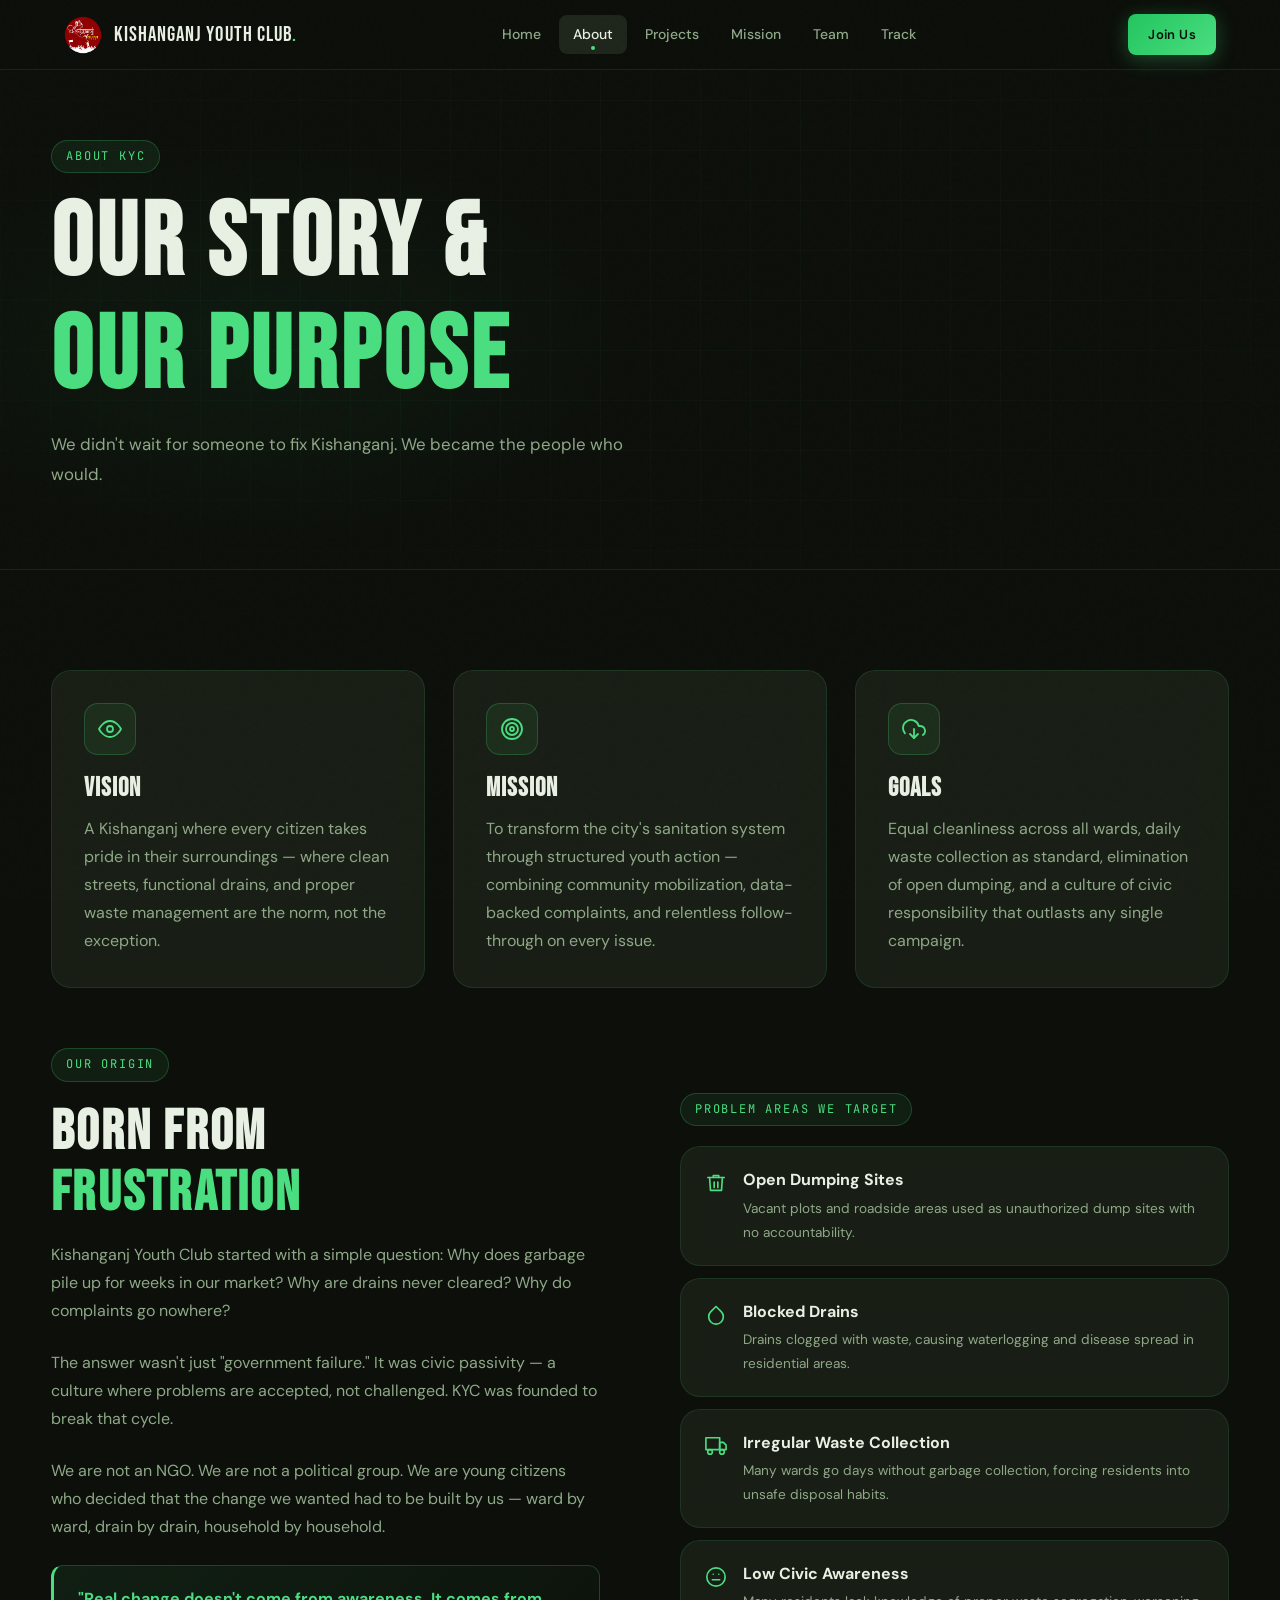
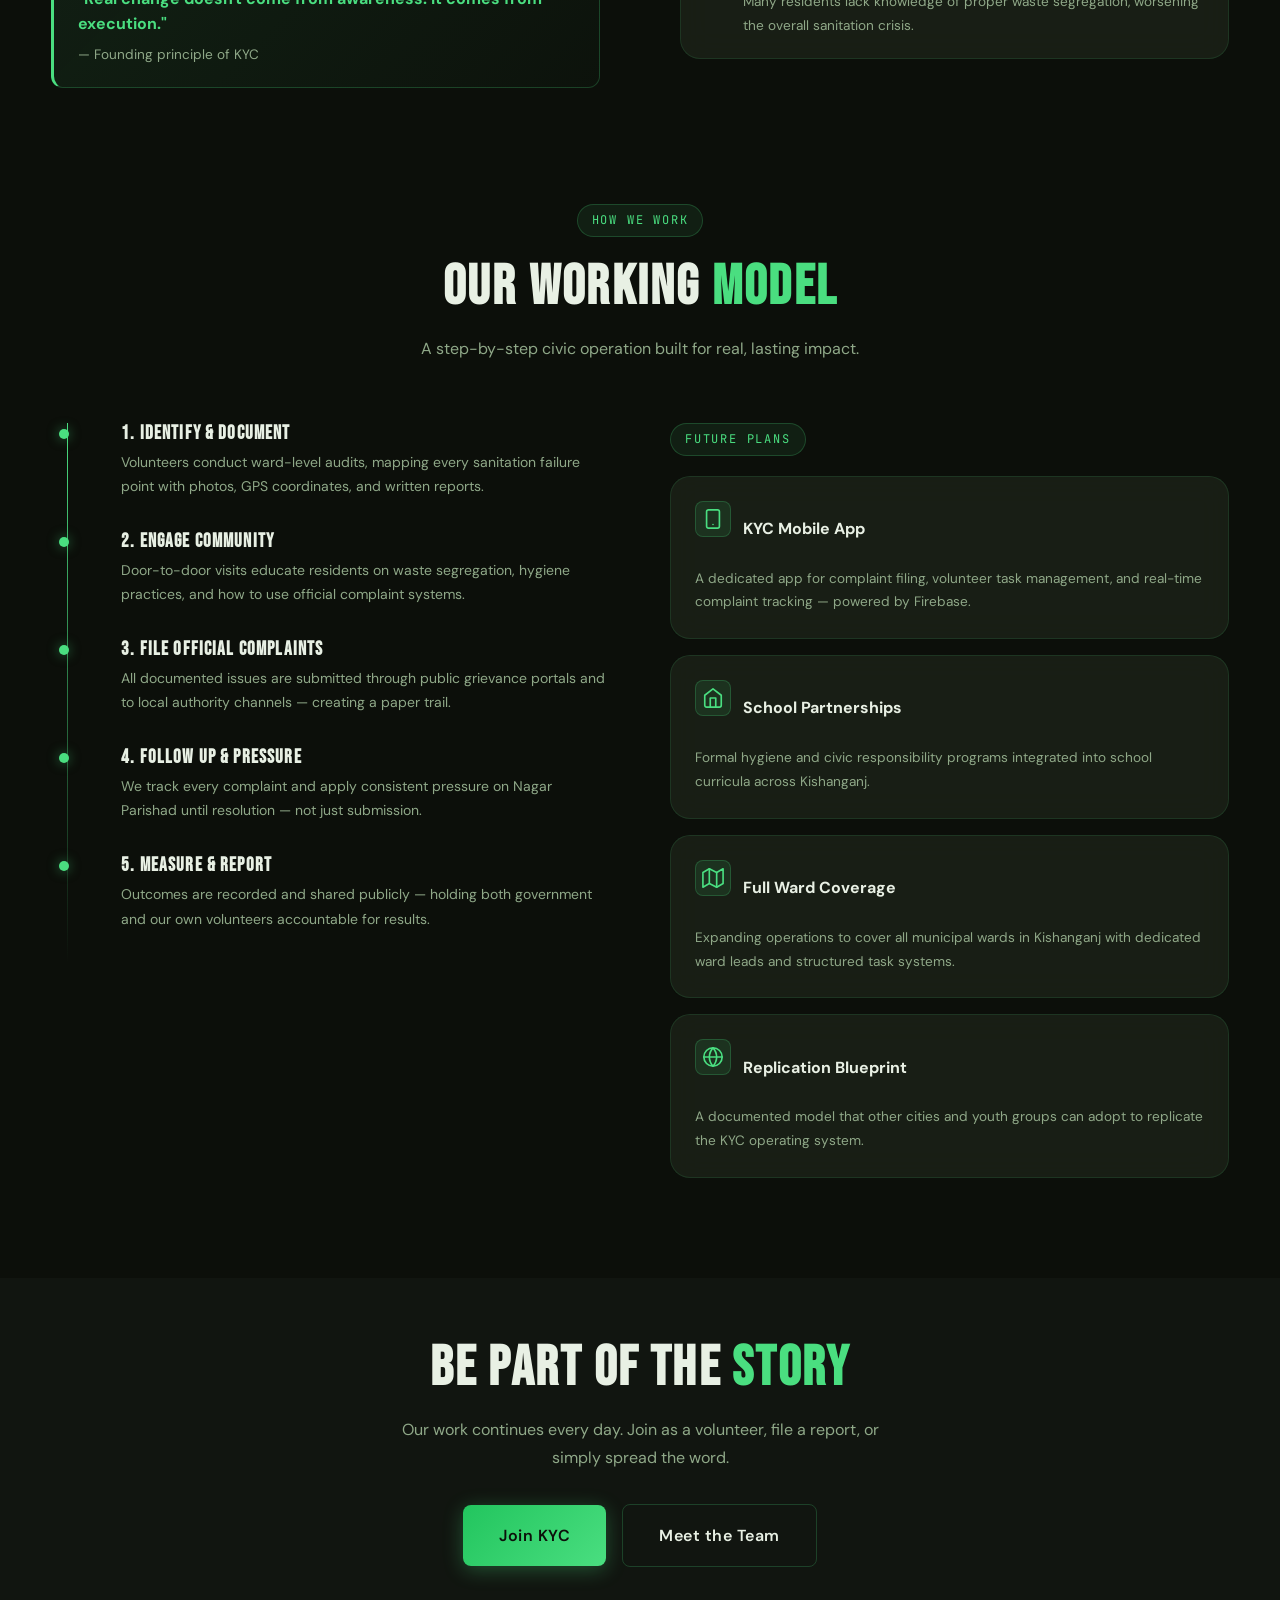
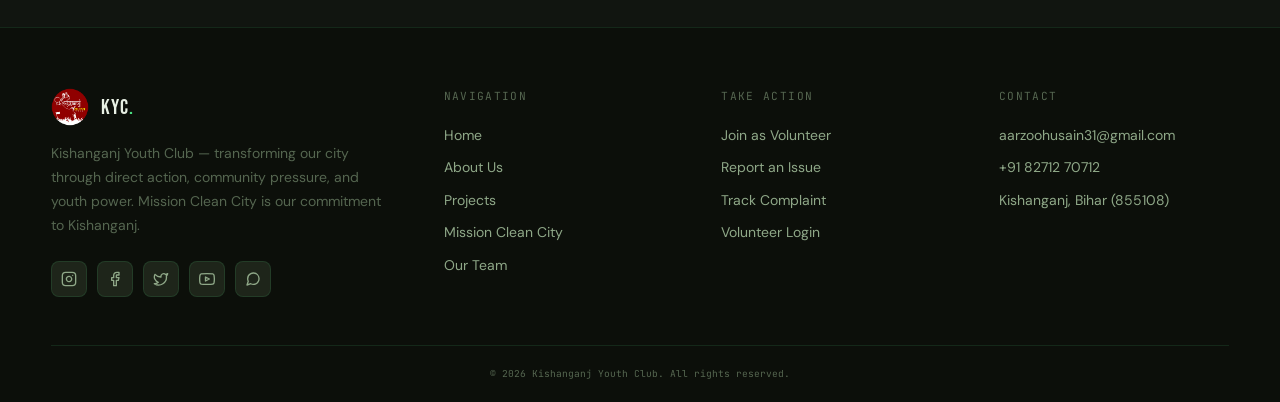
==== commit b038fcbd: "updated Footer Logo" ====
--- a/about.html
+++ b/about.html
@@ -199,7 +199,7 @@
 
       <div>
         <div class="nav-logo" style="margin-bottom:16px">
-          <div class="nav-logo-mark">K</div>
+          <img src="assets/logo.png" alt="KYC Logo" class="nav-logo-img">
           <span class="nav-logo-text">KYC<span>.</span></span>
         </div>
         <p class="footer-brand-desc">Kishanganj Youth Club — transforming our city through direct action, community pressure, and youth power. Mission Clean City is our commitment to Kishanganj.</p>
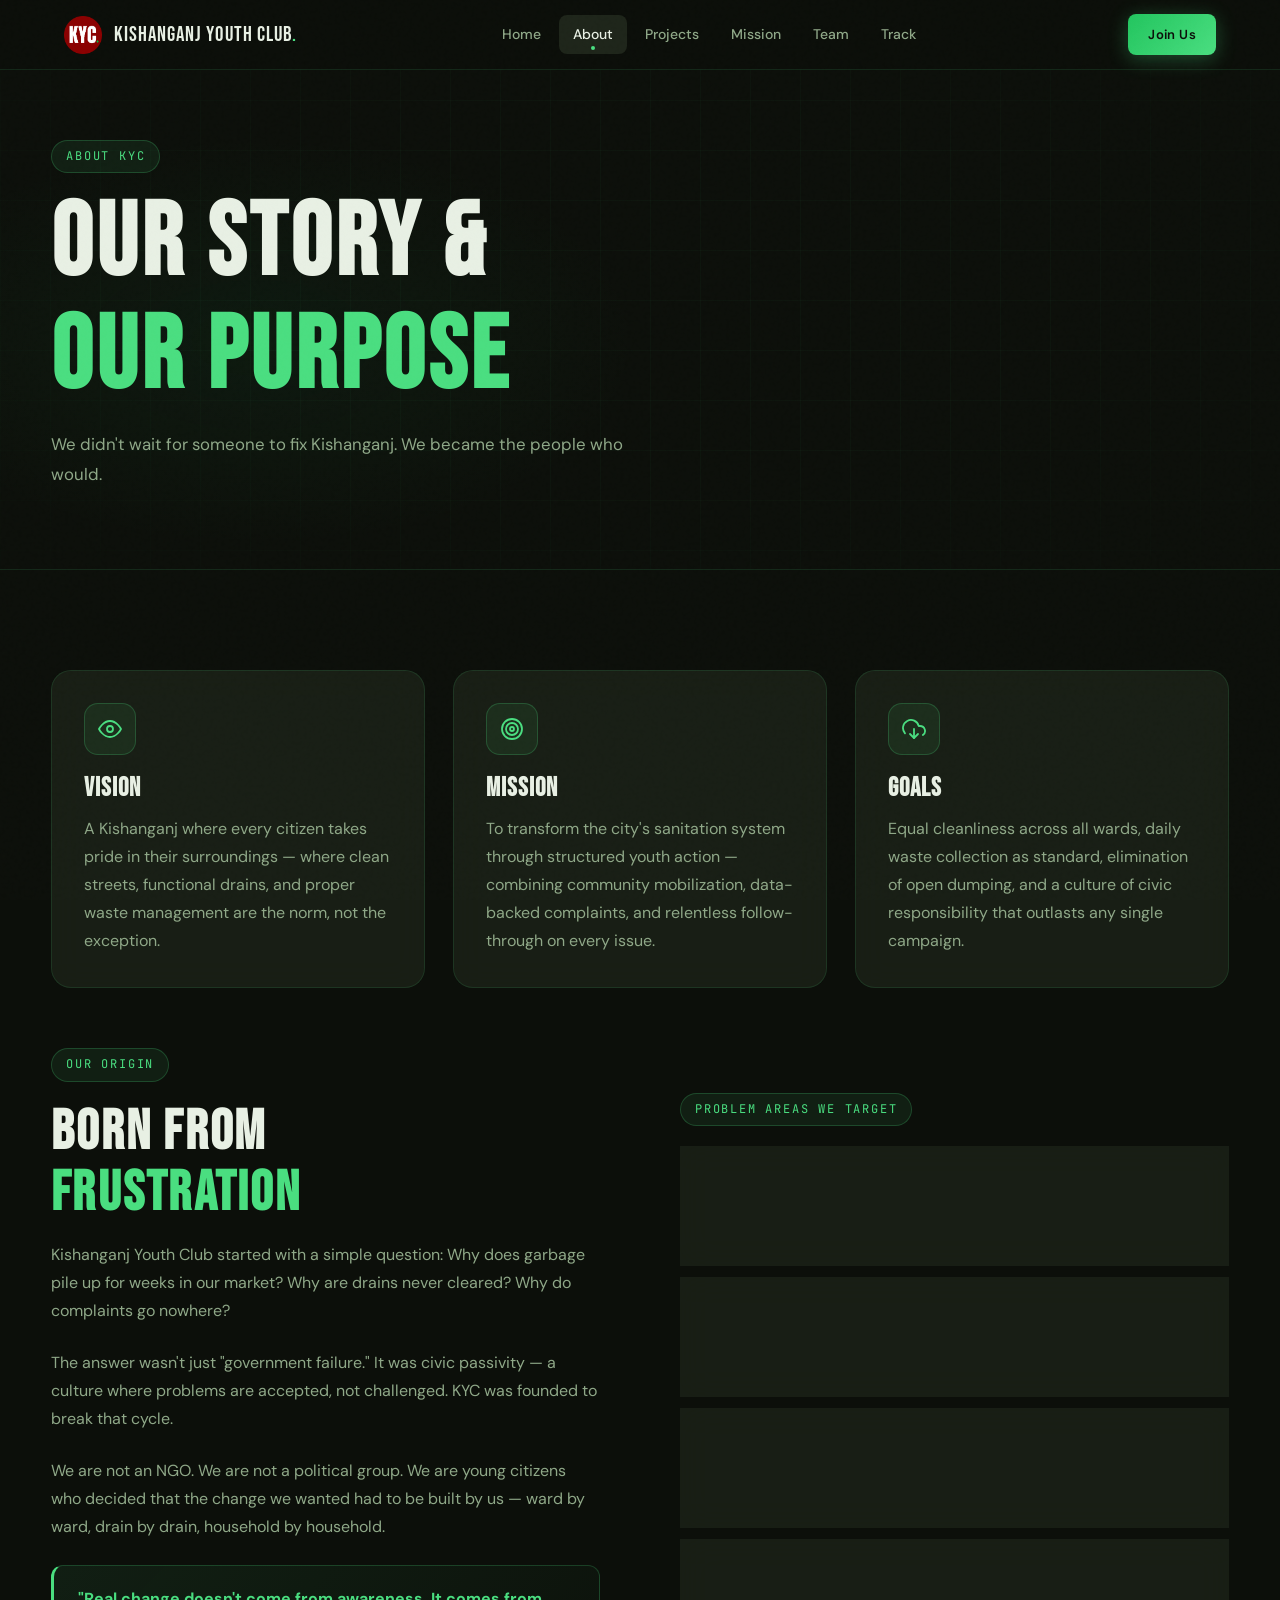
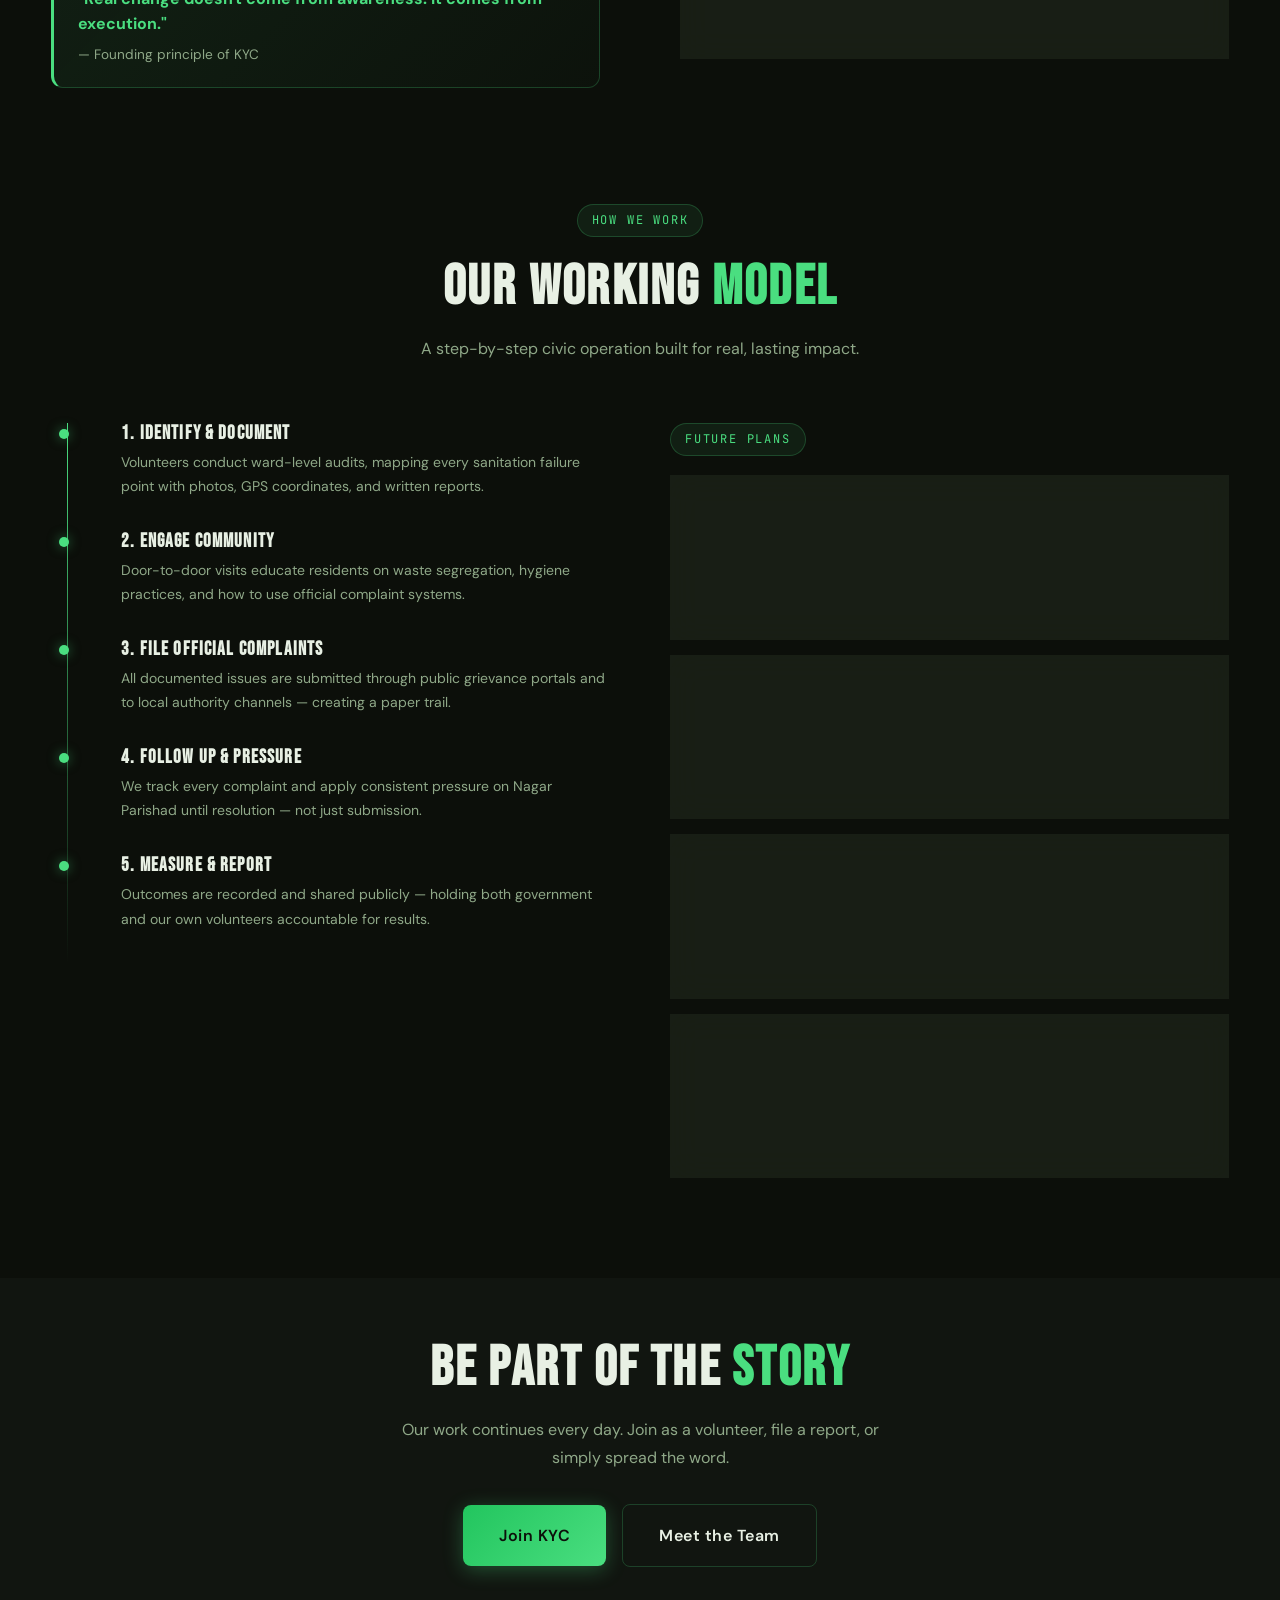
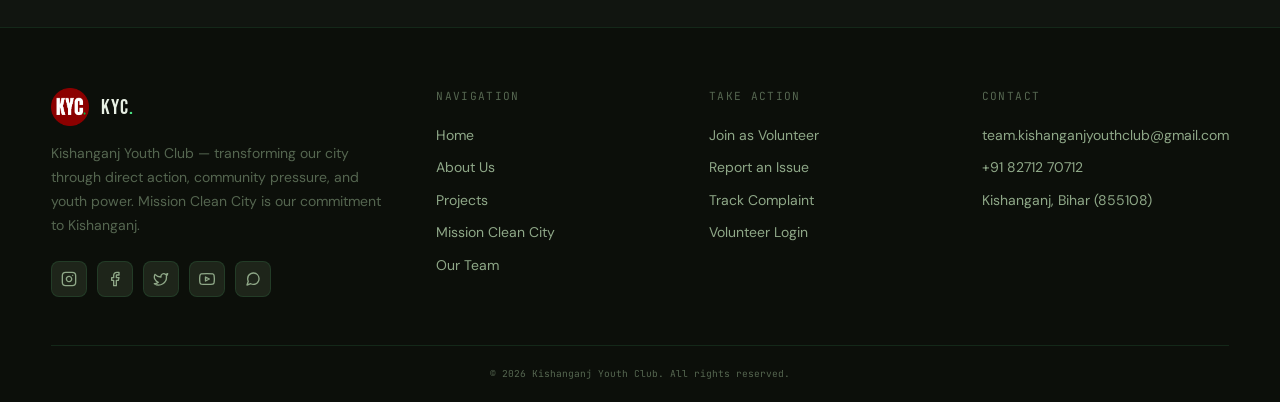
==== commit 617cf4ed: "Update Footer" ====
--- a/about.html
+++ b/about.html
@@ -5,6 +5,7 @@
   <meta name="viewport" content="width=device-width, initial-scale=1.0" />
   <meta name="description" content="About Kishanganj Youth Club — Our vision, mission, working model, and future plans." />
   <title>About — Kishanganj Youth Club</title>
+  <link rel="icon" type="image/png" href="favicon.png">
   <link rel="stylesheet" href="style.css" />
 </head>
 <body>
@@ -246,7 +247,7 @@
       <div>
         <div class="footer-heading">Contact</div>
         <div class="footer-links">
-          <a href="mailto:kyckishanganj@gmail.com" class="footer-link">aarzoohusain31@gmail.com</a>
+          <a href="mailto:team.kishanganjyouthclub@gmail.com" class="footer-link">team.kishanganjyouthclub@gmail.com</a>
           <a href="tel:+919876543210"              class="footer-link">+91 82712 70712</a>
           <span class="footer-link" style="cursor:default">Kishanganj, Bihar (855108)</span>
         </div>
--- a/style.css
+++ b/style.css
@@ -1461,6 +1461,221 @@
   .hero-btns { flex-direction: column; }
   .hero-btns .btn { width: 100%; justify-content: center; }
   .filter-btn { font-size: 0.78rem; padding: 6px 14px; }
+
+
+  /* ── MOBILE NAVBAR COMPACT DESIGN ── */
+@media (max-width: 768px) {
+
+  .navbar .nav-cta,
+  .navbar .flex.gap-8 {
+    display: none !important; /* Mobile navbar se Join Us button aur uske container ko fully hide karega */
+  }
+  
+  /* 1. Navbar ki height aur padding kam karien */
+  .navbar {
+    padding: 10px 16px !important; /* Top/Bottom padding 16px se hata kar 10px ki */
+    height: 60px;                  /* Ek standard fixed mobile height */
+  }
+
+  /* 2. Mobile me Logo Image ko chhota karein taaki navbar stretch na ho */
+  .nav-logo-img {
+    height: 30px !important;       /* Desktop par 38px tha, mobile par 30px perfectly clean lagega */
+    padding: 2px !important;       /* Border padding ko bhi thoda kam kiya */
+  }
+
+  /* 3. Hamburger icon ka size aur alignment match karein */
+  .hamburger {
+    display: flex !important;       /* Mobile par iska flex hona zaroori hai */
+    flex-direction: column !important;
+    justify-content: space-between !important;
+    width: 28px !important;         /* Compact width */
+    height: 18px !important;        /* Compact height */
+    background: transparent !important;
+    border: none !important;
+    padding: 0 !important;
+    cursor: pointer !important;
+    z-index: 1002 !important;       /* Taaki clickable rahe */
+  }
+  
+  .hamburger span {
+    display: block !important;
+    width: 100% !important;
+    height: 3px !important;         /* Lines ki thickness */
+    background-color: #4ade80 !important; /* Pure clear neon green color taaki dark theme par saaf dikhe */
+    border-radius: 2px !important;
+    transition: all 0.3s ease-in-out !important;
+  }
+
+  /* ── 4. CONTENT HIDE PROBLEM PERMANENT FIX ── */
+  /* Aapka main header content ya body top se chipke na, isliye poore webpage ke 
+     main container par navbar ki height ke barabar ka safe top space barha rahe hain */
+  body {
+    padding-top: 60px;             /* Exact navbar height jitna gap automatic add ho jayega */
+  }
+  
+  /* Agar aapne body ki jagah kisi special hero/header section par wrapper lagaya hai, 
+     toh aap uspar bhi padding-top: 70px ya 80px de sakte hain */
+
+     /* ── 1. GENERAL BUTTON COMPACT SIZE ── */
+  /* Agar aapne links ya buttons par standard .btn class lagayi hai */
+  .btn, 
+  button, 
+  .mobile-menu .nav-cta,
+  [class*="button"] { 
+    padding: 10px 16px !important; /* Vertical padding ko kam kiya taaki button ki height choti ho jaye */
+    font-size: 0.95rem !important;  /* Font size ko thoda chota kiya mobile ke liye */
+    border-radius: 8px !important;  /* Corners ko clean design diya */
+    width: 100% !important;         /* Full width rahega par sleek dikhega */
+    display: inline-flex !important;
+    align-items: center !important;
+    justify-content: center !important;
+    gap: 8px !important;            /* Icon aur text ke beech ka gap */
+  }
+
+  /* ── 2. HERO/MAIN HOME BUTTONS FIX ── */
+  /* Jo buttons aane-saamne ya upar-niche bade dikh rahe hain unki vertical height control karne ke liye */
+  .hero-buttons,
+  .main-actions,
+  .grid-2 {
+    gap: 12px !important;          /* Buttons ke beech ka gap kam kiya */
+    margin-top: 16px !important;   /* Pure section se upper gap maintain rakhne ke liye */
+  }
+
+  /* ── 3. BUTTONS KE ANDAR KE ICONS ── */
+  /* Agar buttons ke andar logo ya icons (jaise user-plus, alert-triangle) bade hain */
+  .btn svg,
+  button svg {
+    width: 18px !important;        /* Icons ka size chota kiya */
+    height: 18px !important;
+  }
+
+  .button-container-class-name { 
+    display: grid !important;
+    grid-template-columns: 1fr 1fr !important; /* Do barabar columns bana dega */
+    gap: 10px !important;
+  }
+
+  /* 1. Buttons ke parent container (flex div) ko mobile par stack (column) karein */
+  .page-hero .flex.gap-16.flex-wrap {
+    display: flex !important;
+    flex-direction: column !important; /* Buttons ko ek ke neeche ek line me layega */
+    gap: 12px !important;              /* Dono ke beech ka gap kam kareya */
+    margin-top: 24px !important;       /* Top spacing ko compact karega */
+    width: 100% !important;
+  }
+
+  /* 2. Dono buttons (.btn-primary aur .btn-outline) ko sleek aur chhota karein */
+  .page-hero .btn {
+    width: 100% !important;            /* Mobile screen par full width stretch ho sakein */
+    height: 46px !important;           /* Ekdum standard crisp height */
+    padding: 0 16px !important;        /* Extra moti padding ko khatam kiya */
+    font-size: 0.95rem !important;     /* Text size ko balanced kiya */
+    display: inline-flex !important;
+    align-items: center !important;     /* Icon aur text vertically ek line me center honge */
+    justify-content: center !important; /* Content button ke bilkul beech me rahega */
+    border-radius: 8px !important;     /* Corners ko perfect curve diya */
+  }
+
+  /* 3. Icons ka size aur unka alignment thik karein */
+  .page-hero .btn svg {
+    width: 18px !important;            /* Desktop par 22px tha, mobile par 18px perfect hai */
+    height: 18px !important;
+    margin: 0 !important;              /* Kisi bhi purane alignment shifting ko clear karega */
+    flex-shrink: 0;
+  }
+
+  /* 1. Container ko mobile par flex-direction column (vertical list) karein */
+  .section-sm .flex-center.gap-16.flex-wrap {
+    display: flex !important;
+    flex-direction: column !important; /* Buttons ko upar-neeche smoothly stack karega */
+    gap: 12px !important;              /* Buttons ke beech ka vertical gap compact karega */
+    width: 100% !important;
+    max-width: 340px !important;       /* Buttons ko zyada lamba (stretch) hone se rokega */
+    margin: 0 auto !important;         /* Buttons ko screen ke center me rakhega */
+    padding: 0 16px !important;
+  }
+
+  /* 2. "Become a Volunteer" aur "Report an Issue" buttons ka size compact karein */
+  .section-sm .btn-lg {
+    width: 100% !important;            /* Pure inner container width me set rahega */
+    height: 46px !important;           /* Pehle wale buttons ki tarah fixed crisp height */
+    padding: 0 16px !important;        /* Thick padding hata kar simple aur neat layout */
+    font-size: 0.95rem !important;      /* Text mobile grid ke hisab se balanced */
+    display: inline-flex !important;
+    align-items: center !important;     /* Icon aur text vertically center honge */
+    justify-content: center !important; /* Content button ke bilkul beech me rahega */
+    border-radius: 8px !important;     /* Rounded borders matching your theme */
+    box-sizing: border-box !important;
+  }
+
+  /* 3. Buttons ke andar ke SVG Icons ka alignment fix karein */
+  .section-sm .btn-lg svg {
+    width: 16px !important;            /* Mobile scale layout */
+    height: 16px !important;
+    margin: 0 8px 0 0 !important;      /* Icon ke right side me text se perfect spacing */
+    flex-shrink: 0 !important;
+    display: inline-block !important;
+    vertical-align: middle !important;
+  }
+
+  /* ── MAIN CONTAINER CENTER LOCK ── */
+  .activities-section .flex-between {
+    display: flex !important;
+    flex-direction: column !important;
+    align-items: center !important;
+    text-align: center !important;
+    gap: 16px !important;
+    margin-bottom: 36px !important;
+    width: 100% !important;
+  }
+
+  /* Inner elements alignment parent */
+  .activities-section .flex-between > div:first-child {
+    display: flex !important;
+    flex-direction: column !important;
+    align-items: center !important;
+    width: 100% !important;
+  }
+
+  /* ── 1. RECENT ACTIVITIES TAG KO CHHOTA KIYA ── */
+  .activities-section .section-tag {
+    font-size: 0.65rem !important;       /* Text size ko sleek aur chhota kiya */
+    letter-spacing: 0.12em !important;   /* Professional spacing text clear dikhne ke liye */
+    padding: 6px 14px !important;        /* Border padding compact ki */
+    margin-bottom: 12px !important;      /* Heading se standard maintain gap */
+    text-transform: uppercase !important;
+    align-self: center !important;
+  }
+
+  /* ── 2. ON THE GROUND TEXT KO BADA AUR CENTER KIYA ── */
+  .activities-section .section-heading {
+    font-size: 3rem !important;        /* Pehle se bada aur solid display size */
+    font-weight: 800 !important;         /* Heavy font styling for impact */
+    line-height: 1.15 !important;
+    text-align: center !important;       /* Center positioning lock */
+    margin: 3px auto 6px auto !important;  /* Center layout margin spacing */
+    width: 100% !important;
+    max-width: 90% !important;           /* Mobile edge spacing breathing room */
+  }
+
+  /* ── 3. PILL BUTTON ALIGNMENT RESET ── */
+  .activities-section .btn-outline {
+    display: inline-flex !important;
+    align-items: center !important;
+    justify-content: center !important;
+    width: auto !important;
+    min-width: 140px !important;
+    height: 40px !important;
+    padding: 0 18px !important;
+    font-size: 0.88rem !important;
+    border-radius: 20px !important;
+    margin: 8px 0 0 0 !important;        /* Heading se thoda unique clean gap */
+  }
+
+}
+
+
+
 }
 
 @media (max-width: 480px) {
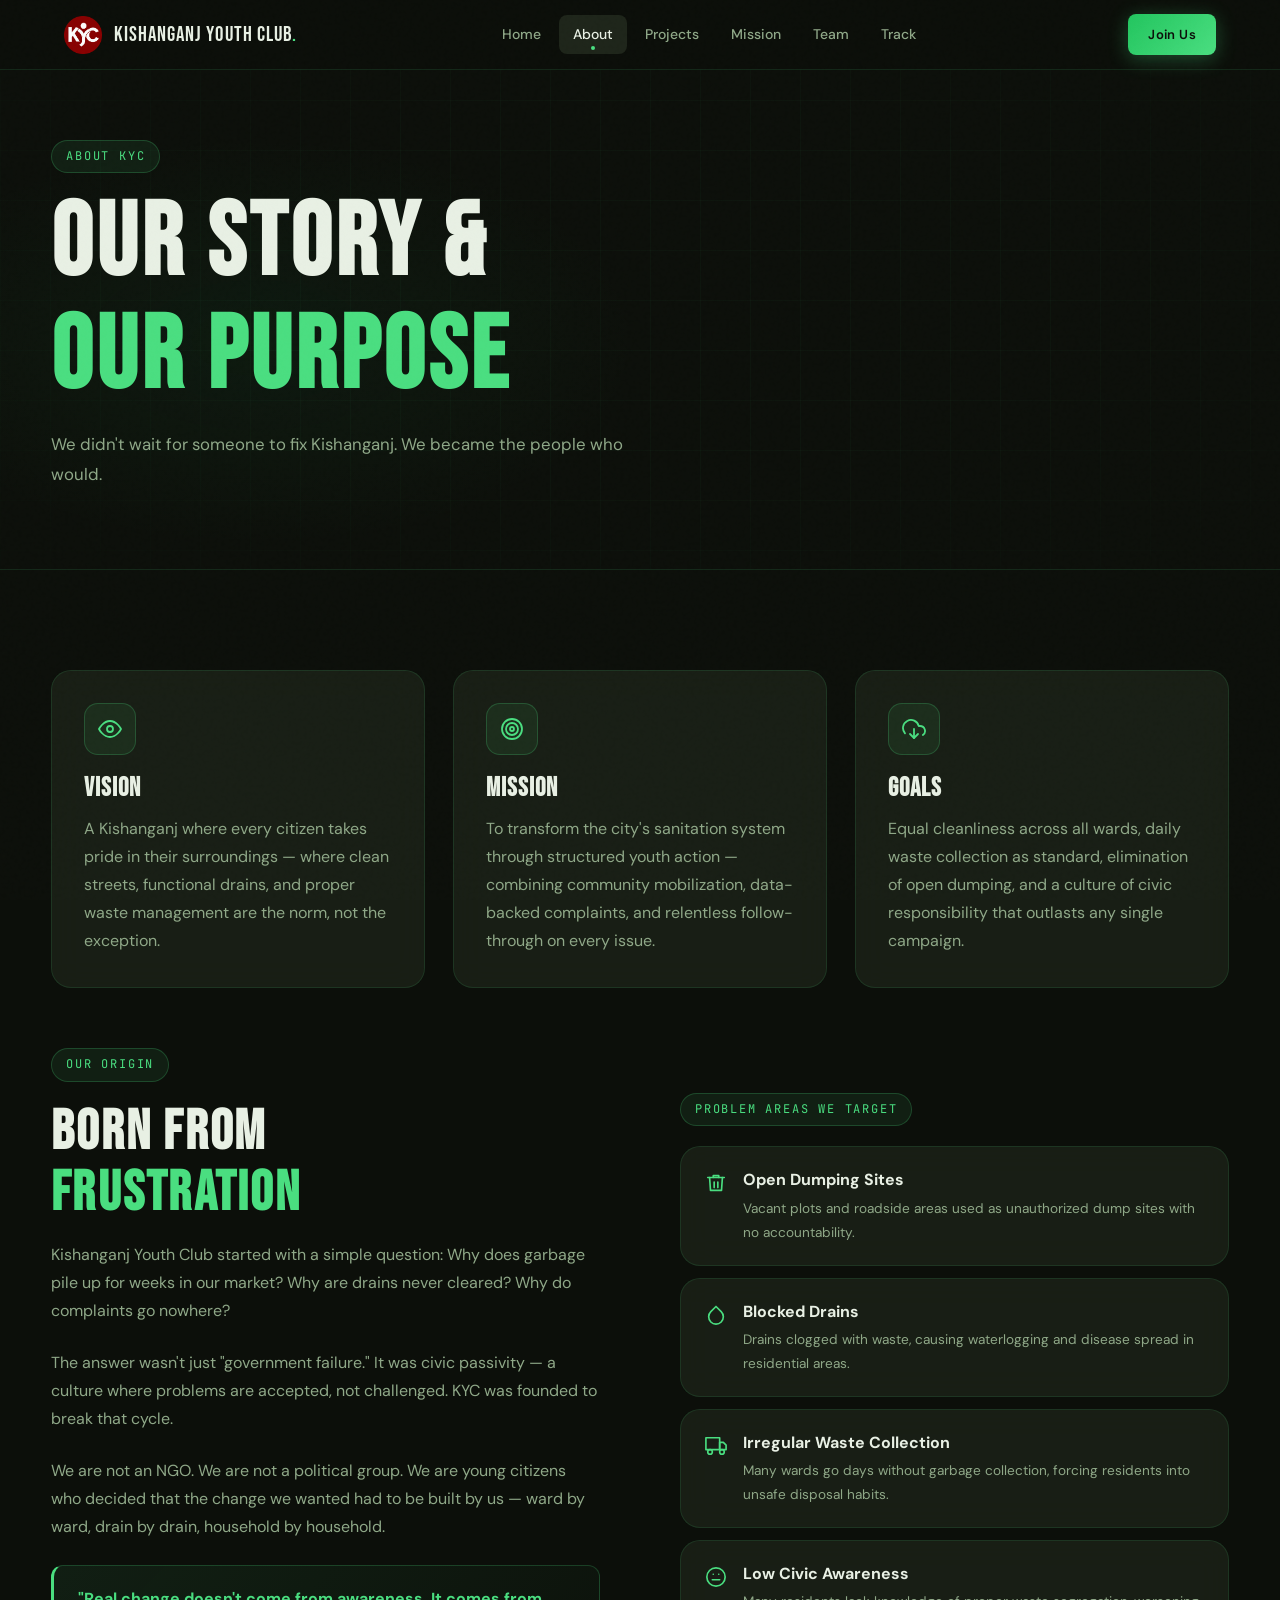
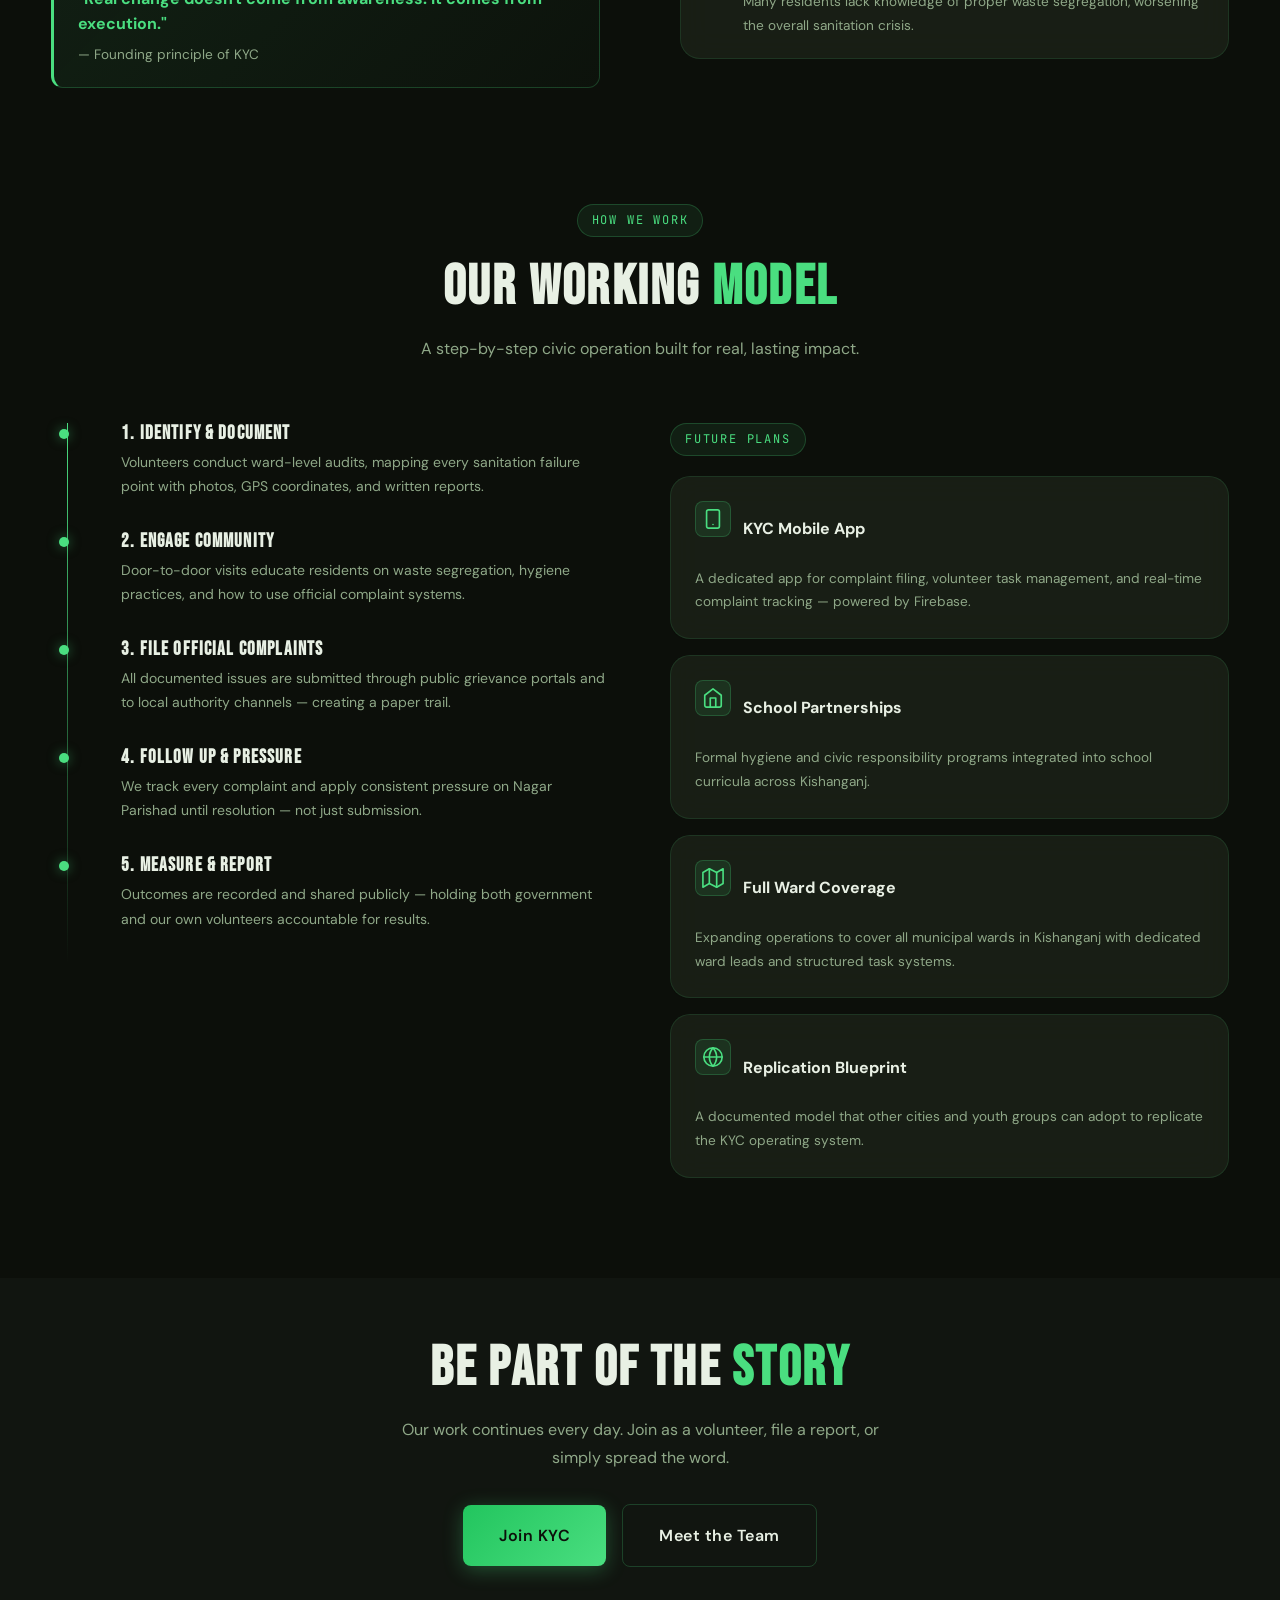
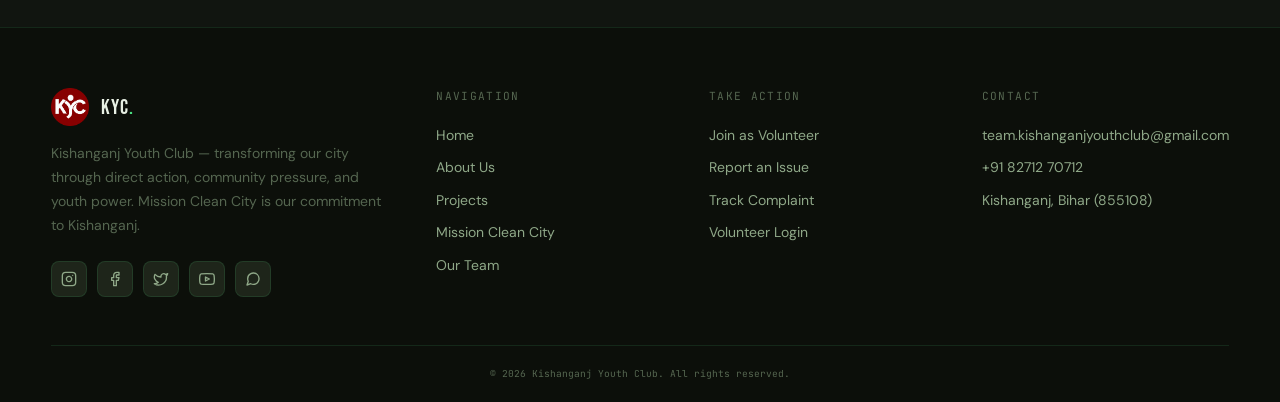
==== commit eb75d107: "update" ====
--- a/about.html
+++ b/about.html
@@ -240,7 +240,7 @@
           <a href="join.html"      class="footer-link">Join as Volunteer</a>
           <a href="mission.html"   class="footer-link">Report an Issue</a>
           <a href="track.html"     class="footer-link">Track Complaint</a>
-          <a href="volunteer.html" class="footer-link">Volunteer Login</a>
+          <a href="volunteer-login.html" class="footer-link">Volunteer Login</a>
         </div>
       </div>
 
@@ -248,7 +248,7 @@
         <div class="footer-heading">Contact</div>
         <div class="footer-links">
           <a href="mailto:team.kishanganjyouthclub@gmail.com" class="footer-link">team.kishanganjyouthclub@gmail.com</a>
-          <a href="tel:+919876543210"              class="footer-link">+91 82712 70712</a>
+          <a href="tel:+918271270712"              class="footer-link">+91 82712 70712</a>
           <span class="footer-link" style="cursor:default">Kishanganj, Bihar (855108)</span>
         </div>
       </div>
--- a/style.css
+++ b/style.css
@@ -1801,14 +1801,14 @@
 /* ── Full team page grid ────────────────────────────────────── */
 .photo-grid-full {
   display: grid;
-  grid-template-columns: repeat(3, 1fr);
+  grid-template-columns: repeat(4, 1fr);
   gap: 24px;
 }
 
 /* ── Home page team preview (3 cards row) ───────────────────── */
 .photo-grid-home {
   display: grid;
-  grid-template-columns: repeat(3, 1fr);
+  grid-template-columns: repeat(4, 1fr);
   gap: 24px;
   margin-top: 40px;
 }
@@ -1966,9 +1966,9 @@
   .photo-grid-full  { grid-template-columns: repeat(2, 1fr); }
   .photo-grid-home  { grid-template-columns: repeat(2, 1fr); }
 }
-@media (max-width: 560px) {
-  .photo-grid-full  { grid-template-columns: 1fr; }
-  .photo-grid-home  { grid-template-columns: 1fr; }
+@media (max-width: 600px) {
+  .photo-grid-full  { grid-template-columns: repeat(2, minmax(0, 1fr)); gap: 10px;}
+  .photo-grid-home  { grid-template-columns: repeat(2, minmax(0, 1fr)); gap: 10px;}
 }
 
 /* ── NAVBAR LOGO IMAGE STYLING ── */
@@ -1986,4 +1986,247 @@
   display: flex;
   align-items: center;
   gap: 12px;             /* Logo aur KISHANGANJ YOUTH CLUB text me perfect gap */
-}+}
+
+
+
+
+ /* <!-- ─────────────────────────────── LAUNCHING TIMER ──────────────────── --> */
+
+/* ── LAUNCHING TIMER OVERLAY GLOBAL STYLES ── */
+/* .launch-overlay {
+    position: fixed;
+    top: 0;
+    left: 0;
+    width: 100vw;
+    height: 100vh;
+    background: #070a13; Deep Dark Space background
+    z-index: 99999; Kisi bhi element ke upar dikhega
+    display: flex;
+    justify-content: center;
+    align-items: center;
+    overflow: hidden;
+    font-family: 'Plus Jakarta Sans', sans-serif;
+} */
+
+/* .launch-glow {
+    position: absolute;
+    width: 400px;
+    height: 400px;
+    background: radial-gradient(circle, rgba(16, 185, 129, 0.15) 0%, transparent 70%);
+    top: 50%;
+    left: 50%;
+    transform: translate(-50%, -50%);
+    pointer-events: none;
+} */
+
+/* .launch-container {
+    text-align: center;
+    padding: 2.5rem;
+    max-width: 650px;
+    width: 90%;
+    background: rgba(15, 23, 42, 0.45);
+    border: 1px solid rgba(255, 255, 255, 0.06);
+    backdrop-filter: blur(20px);
+    border-radius: 16px;
+    box-shadow: 0 25px 50px -12px rgba(0, 0, 0, 0.5);
+} */
+
+/* .launch-brand {
+    margin-bottom: 2rem;
+} */
+
+/* .launch-logo {
+    max-height: 60px;
+    margin-bottom: 0.5rem;
+}
+
+.launch-brand h2 {
+    font-size: 1rem;
+    color: #f3f4f6;
+    letter-spacing: 2px;
+    font-weight: 700;
+}
+
+.launch-brand h2 span {
+    color: #10b981;
+}
+
+.launch-container h1 {
+    font-size: 2.2rem;
+    color: #ffffff;
+    font-weight: 800;
+    letter-spacing: 1px;
+    margin-bottom: 1rem;
+}
+
+.launch-subtitle {
+    color: #9ca3af;
+    font-size: 0.95rem;
+    line-height: 1.6;
+    margin-bottom: 2.5rem;
+} */
+
+/* Countdown Grid System */
+/* .countdown-grid {
+    display: grid;
+    grid-template-columns: repeat(4, 1fr);
+    gap: 1rem;
+    margin-bottom: 2.5rem;
+} */
+
+/* .countdown-box {
+    background: rgba(7, 10, 18, 0.6);
+    border: 1px solid rgba(255, 255, 255, 0.05);
+    padding: 1.25rem 0;
+    border-radius: 10px;
+    display: flex;
+    flex-direction: column;
+    align-items: center;
+} */
+
+/* .countdown-box span {
+    font-size: 2.5rem;
+    font-weight: 800;
+    color: #10b981; Premium Green Counter
+    line-height: 1;
+    margin-bottom: 0.5rem;
+} */
+
+/* .countdown-box label {
+    font-size: 0.75rem;
+    text-transform: uppercase;
+    color: #9ca3af;
+    letter-spacing: 1px;
+    font-weight: 600;
+} */
+
+/* .launch-footer {
+    font-size: 0.8rem;
+    color: #6b7280;
+    text-transform: uppercase;
+    letter-spacing: 1.5px;
+} */
+
+/* Mobile Responsiveness */
+/* @media (max-width: 500px) {
+    .launch-container { padding: 1.5rem; }
+    .launch-container h1 { font-size: 1.6rem; }
+    .countdown-box span { font-size: 1.8rem; }
+    .countdown-box label { font-size: 0.65rem; }
+} */
+
+/* ============================================================
+   TEAM PHOTO CARDS — MOBILE FINAL FIX
+   2 cards per row + clean information card
+   ============================================================ */
+
+@media (max-width: 600px) {
+
+  /* 2 cards in one row */
+  .photo-grid-full,
+  .photo-grid-home {
+    grid-template-columns: repeat(2, minmax(0, 1fr)) !important;
+    gap: 10px !important;
+    width: 100% !important;
+  }
+
+  /* Keep card inside its column */
+  .photo-card {
+    width: 100% !important;
+    min-width: 0 !important;
+    border-radius: 4px !important;
+  }
+
+  /* Mobile photo size */
+  .photo-card__img {
+    width: 100% !important;
+    aspect-ratio: 3 / 4 !important;
+    object-fit: cover !important;
+    object-position: top center !important;
+  }
+
+  /* Information section */
+  .photo-card__info {
+    width: 100% !important;
+    min-width: 0 !important;
+    padding: 12px 10px 13px !important;
+
+    display: flex !important;
+    flex-direction: row !important;
+    align-items: flex-start !important;
+    justify-content: space-between !important;
+
+    gap: 6px !important;
+  }
+
+  /* Name + role container */
+  .photo-card__text {
+    flex: 1 1 auto !important;
+    min-width: 0 !important;
+    width: 0 !important;
+  }
+
+  /* Member name */
+  .photo-card__name {
+    font-size: 0.78rem !important;
+    line-height: 1.25 !important;
+    margin-bottom: 5px !important;
+
+    white-space: nowrap !important;
+    overflow: hidden !important;
+    text-overflow: ellipsis !important;
+  }
+
+  /* Designation */
+  .photo-card__role {
+    display: block !important;
+
+    font-size: 0.55rem !important;
+    line-height: 1.45 !important;
+    letter-spacing: 0.07em !important;
+
+    white-space: normal !important;
+    overflow-wrap: break-word !important;
+    word-break: normal !important;
+  }
+
+  /* Number */
+  .photo-card__index {
+    flex: 0 0 auto !important;
+    margin-left: 4px !important;
+    margin-top: 1px !important;
+
+    font-size: 0.68rem !important;
+    line-height: 1 !important;
+  }
+}
+
+
+/* Extra small phones */
+@media (max-width: 380px) {
+
+  .photo-grid-full,
+  .photo-grid-home {
+    gap: 8px !important;
+  }
+
+  .photo-card__info {
+    padding: 10px 8px 11px !important;
+  }
+
+  .photo-card__name {
+    font-size: 0.72rem !important;
+  }
+
+  .photo-card__role {
+    font-size: 0.50rem !important;
+    letter-spacing: 0.05em !important;
+  }
+
+  .photo-card__index {
+    font-size: 0.62rem !important;
+  }
+}
+    
+
